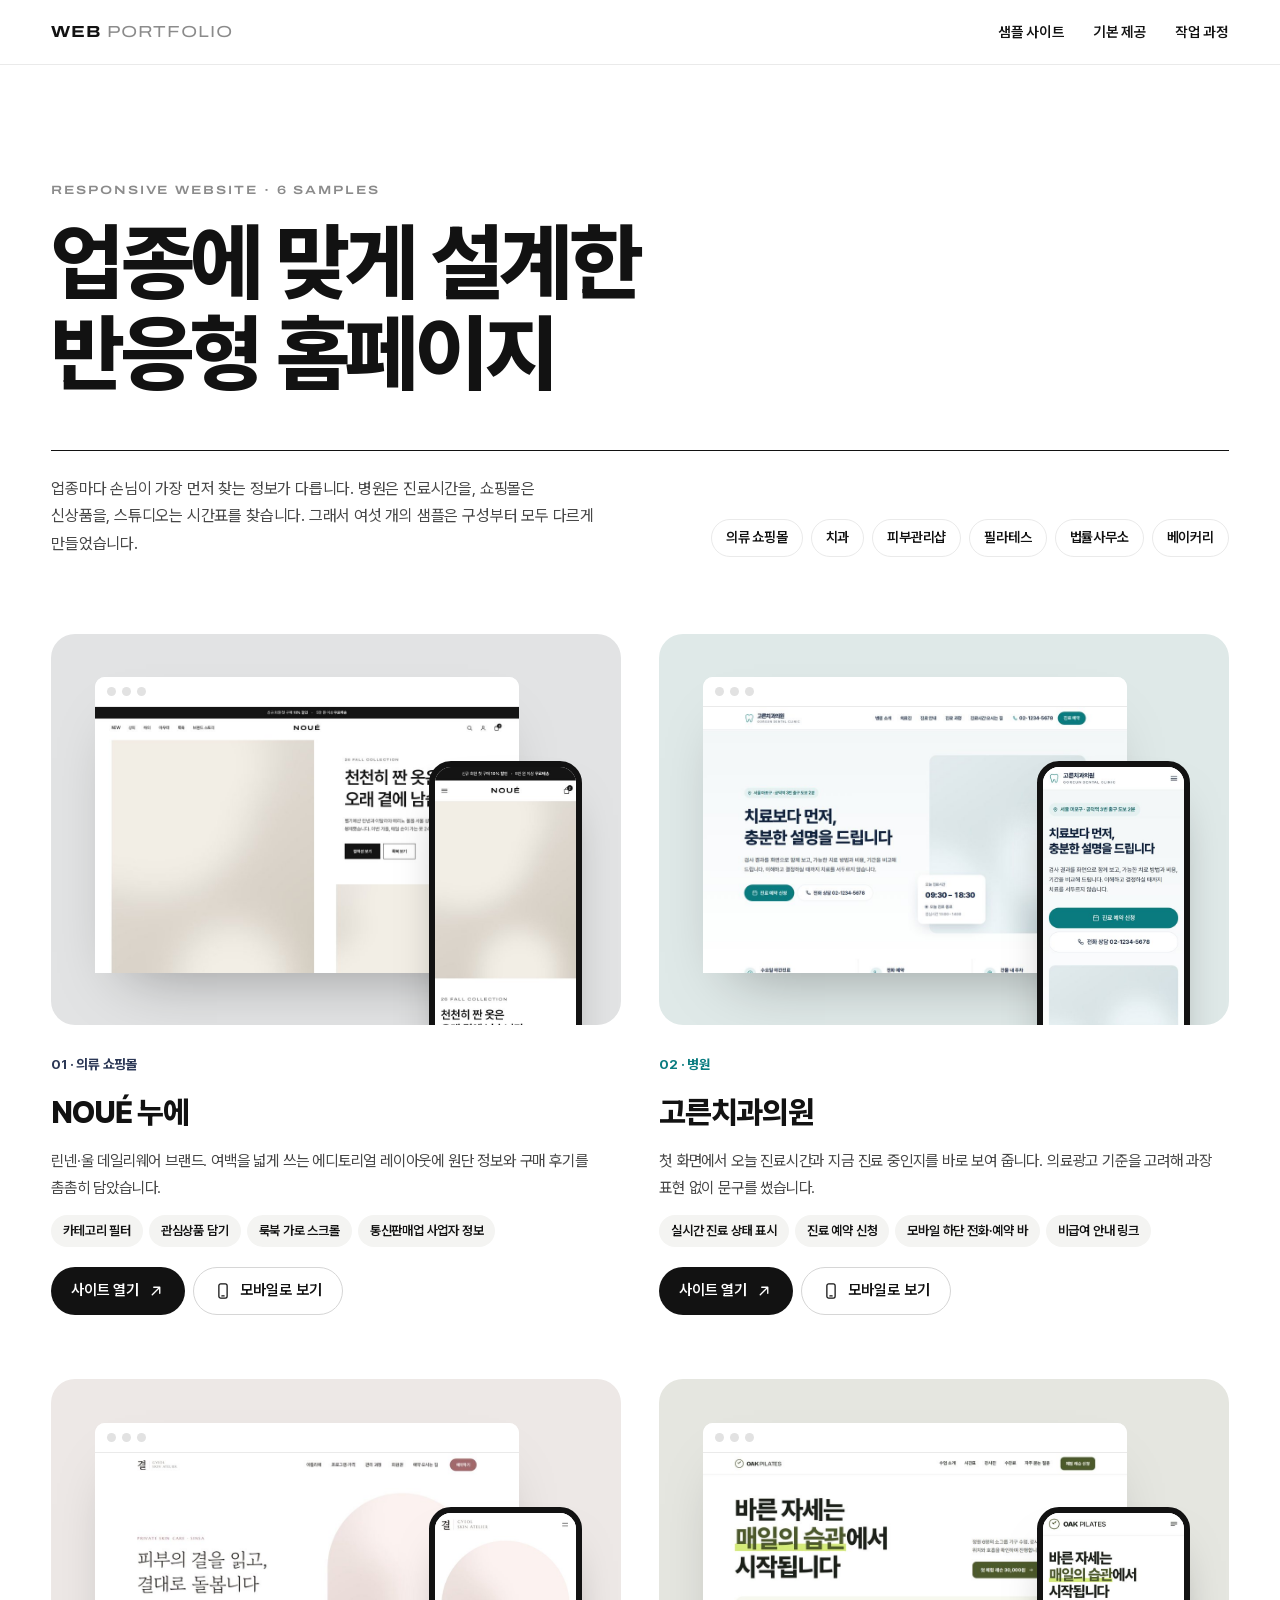
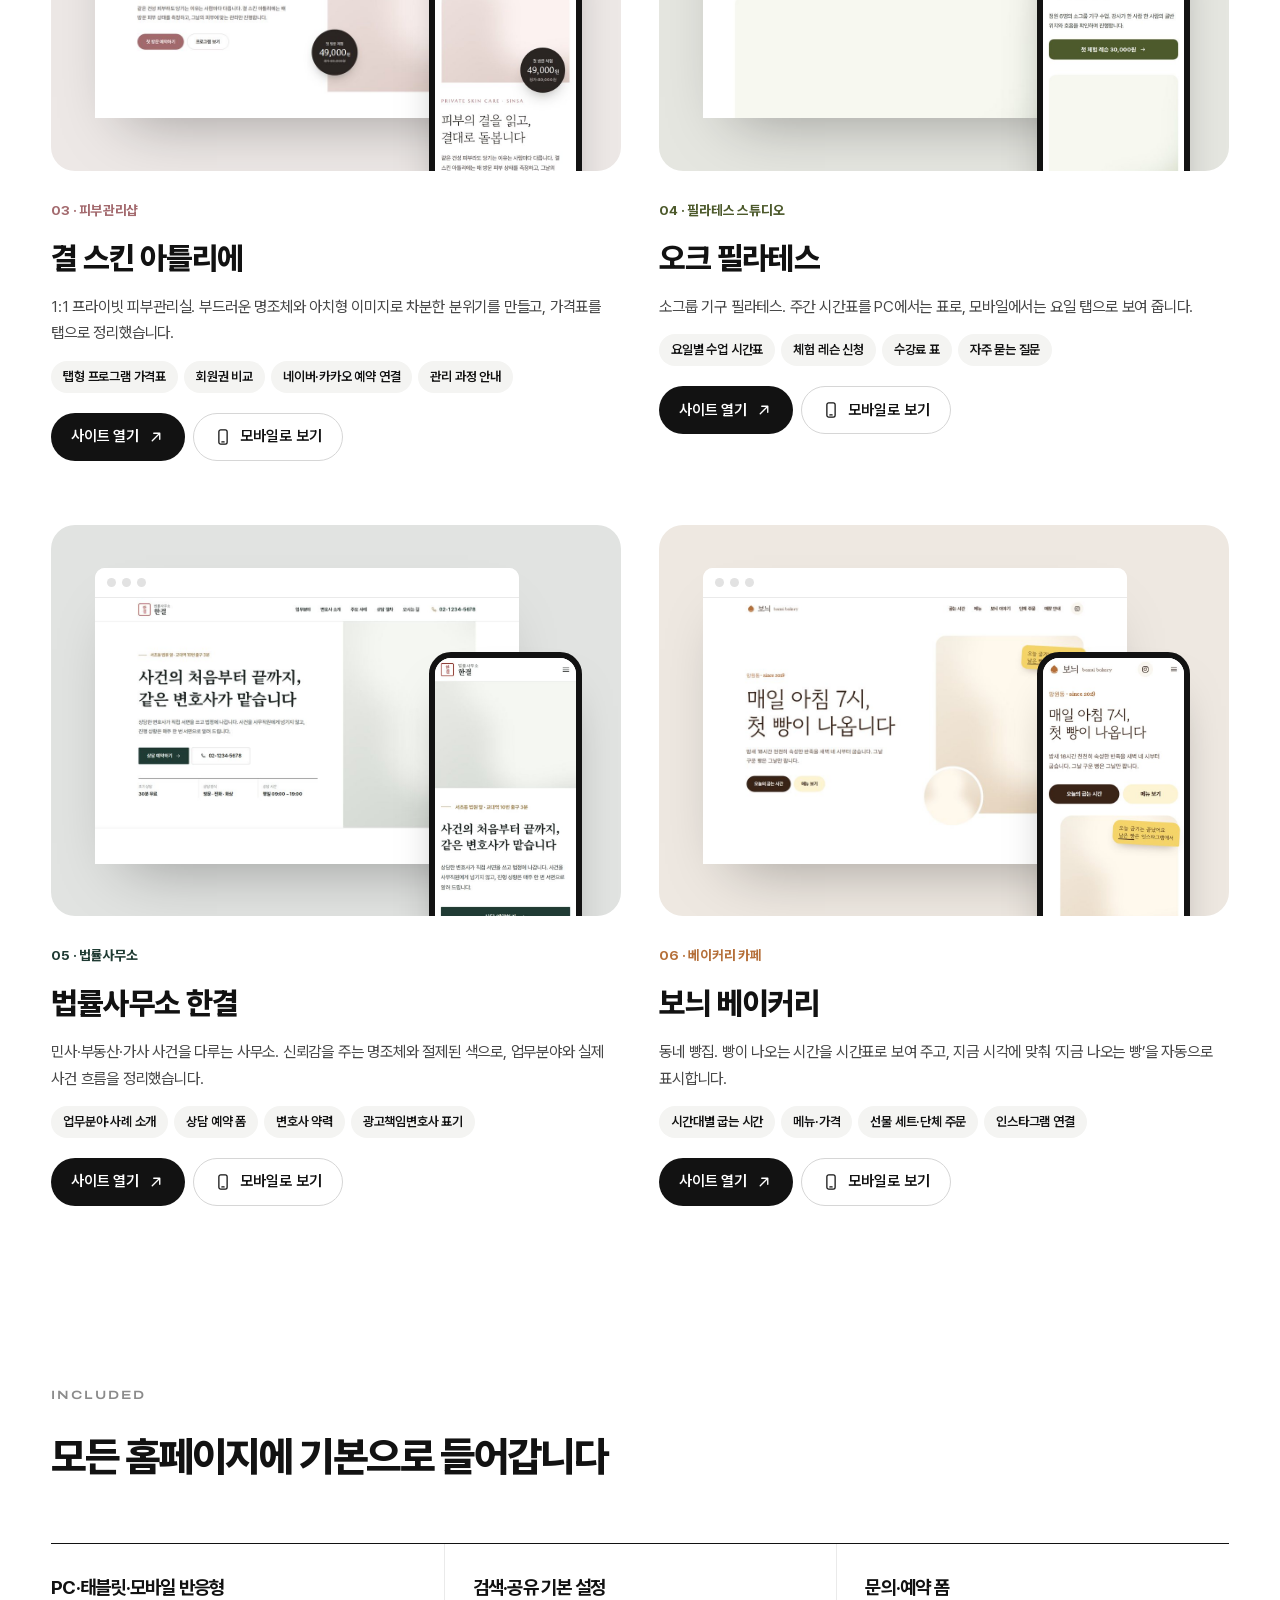
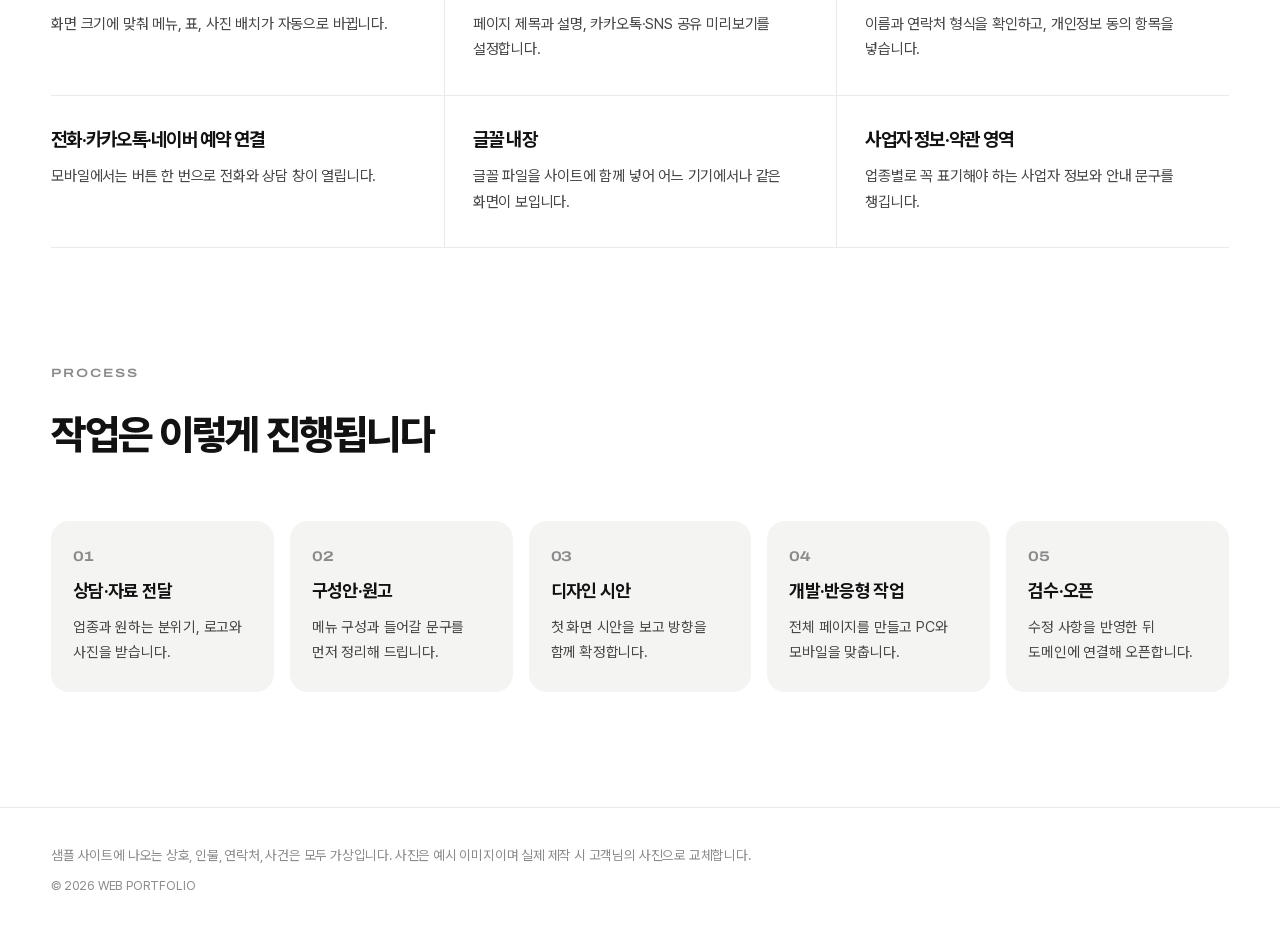
==== index.html @ ac44d5c5 "Add pilates, law office, bakery samples and portfolio hub page - Hub page (index.html) with PC and p" ====
<!DOCTYPE html>
<html lang="ko">
<head>
<meta charset="utf-8">
<meta name="viewport" content="width=device-width, initial-scale=1">
<title>홈페이지 제작 포트폴리오</title>
<meta name="description" content="의류 쇼핑몰, 치과, 피부관리샵, 필라테스, 법률사무소, 베이커리까지 업종별 반응형 홈페이지 샘플 6종.">
<meta property="og:title" content="홈페이지 제작 포트폴리오">
<meta property="og:description" content="업종별 반응형 홈페이지 샘플 6종. PC와 모바일에서 바로 확인하세요.">
<meta property="og:type" content="website">
<link rel="stylesheet" href="assets/fonts/archivo/archivo.css">
<link rel="stylesheet" href="assets/fonts/pretendard/pretendardvariable-dynamic-subset.css">
<link rel="stylesheet" href="assets/hub.css">
</head>
<body>

<svg width="0" height="0" style="position:absolute" aria-hidden="true">
  <symbol id="i-arrow" viewBox="0 0 24 24"><path d="M7 17L17 7M9 7h8v8" fill="none" stroke="currentColor" stroke-width="1.8" stroke-linecap="round" stroke-linejoin="round"/></symbol>
  <symbol id="i-phone" viewBox="0 0 24 24"><rect x="6.5" y="2.5" width="11" height="19" rx="2.5" fill="none" stroke="currentColor" stroke-width="1.7"/><path d="M10.5 18.5h3" stroke="currentColor" stroke-width="1.7" stroke-linecap="round"/></symbol>
  <symbol id="i-close" viewBox="0 0 24 24"><path d="M6 6l12 12M18 6L6 18" stroke="currentColor" stroke-width="1.8" stroke-linecap="round"/></symbol>
</svg>

<header class="header">
  <div class="container header-inner">
    <a class="brand" href="#top">WEB<span>PORTFOLIO</span></a>
    <nav class="nav" aria-label="주 메뉴">
      <a href="#works">샘플 사이트</a>
      <a href="#included">기본 제공</a>
      <a href="#process">작업 과정</a>
    </nav>
  </div>
</header>

<main id="top">

  <section class="hero">
    <div class="container">
      <p class="label">RESPONSIVE WEBSITE · 6 SAMPLES</p>
      <h1>업종에 맞게 설계한<br>반응형 홈페이지</h1>
      <div class="hero-sub">
        <p>업종마다 손님이 가장 먼저 찾는 정보가 다릅니다. 병원은 진료시간을, 쇼핑몰은 신상품을, 스튜디오는 시간표를 찾습니다. 그래서 여섯 개의 샘플은 구성부터 모두 다르게 만들었습니다.</p>
        <ul class="hero-tags" aria-label="샘플 업종">
          <li>의류 쇼핑몰</li><li>치과</li><li>피부관리샵</li><li>필라테스</li><li>법률사무소</li><li>베이커리</li>
        </ul>
      </div>
    </div>
  </section>

  <section class="works" id="works" aria-label="샘플 사이트">
    <div class="container works-grid">

      <article class="work" style="--k:#2c3856">
        <div class="mock">
          <div class="mock-pc"><span class="bar"><i></i><i></i><i></i></span><img src="assets/thumbs/fashion-pc.jpg" alt="NOUÉ 의류 쇼핑몰 PC 화면" loading="lazy" width="960" height="600"></div>
          <div class="mock-m"><img src="assets/thumbs/fashion-m.jpg" alt="NOUÉ 의류 쇼핑몰 모바일 화면" loading="lazy" width="390" height="844"></div>
        </div>
        <div class="work-body">
          <p class="work-cat">01 · 의류 쇼핑몰</p>
          <h2>NOUÉ 누에</h2>
          <p class="work-desc">린넨·울 데일리웨어 브랜드. 여백을 넓게 쓰는 에디토리얼 레이아웃에 원단 정보와 구매 후기를 촘촘히 담았습니다.</p>
          <ul class="work-feat"><li>카테고리 필터</li><li>관심상품 담기</li><li>룩북 가로 스크롤</li><li>통신판매업 사업자 정보</li></ul>
          <div class="work-actions">
            <a class="btn btn-dark" href="sites/fashion/index.html" target="_blank" rel="noopener">사이트 열기 <svg><use href="#i-arrow"/></svg></a>
            <button class="btn btn-line" type="button" data-mobile="sites/fashion/index.html" data-title="NOUÉ 누에"><svg><use href="#i-phone"/></svg>모바일로 보기</button>
          </div>
        </div>
      </article>

      <article class="work" style="--k:#0a7c80">
        <div class="mock">
          <div class="mock-pc"><span class="bar"><i></i><i></i><i></i></span><img src="assets/thumbs/dental-pc.jpg" alt="고른치과의원 PC 화면" loading="lazy" width="960" height="600"></div>
          <div class="mock-m"><img src="assets/thumbs/dental-m.jpg" alt="고른치과의원 모바일 화면" loading="lazy" width="390" height="844"></div>
        </div>
        <div class="work-body">
          <p class="work-cat">02 · 병원</p>
          <h2>고른치과의원</h2>
          <p class="work-desc">첫 화면에서 오늘 진료시간과 지금 진료 중인지를 바로 보여 줍니다. 의료광고 기준을 고려해 과장 표현 없이 문구를 썼습니다.</p>
          <ul class="work-feat"><li>실시간 진료 상태 표시</li><li>진료 예약 신청</li><li>모바일 하단 전화·예약 바</li><li>비급여 안내 링크</li></ul>
          <div class="work-actions">
            <a class="btn btn-dark" href="sites/dental/index.html" target="_blank" rel="noopener">사이트 열기 <svg><use href="#i-arrow"/></svg></a>
            <button class="btn btn-line" type="button" data-mobile="sites/dental/index.html" data-title="고른치과의원"><svg><use href="#i-phone"/></svg>모바일로 보기</button>
          </div>
        </div>
      </article>

      <article class="work" style="--k:#a36a6e">
        <div class="mock">
          <div class="mock-pc"><span class="bar"><i></i><i></i><i></i></span><img src="assets/thumbs/skin-pc.jpg" alt="결 스킨 아틀리에 PC 화면" loading="lazy" width="960" height="600"></div>
          <div class="mock-m"><img src="assets/thumbs/skin-m.jpg" alt="결 스킨 아틀리에 모바일 화면" loading="lazy" width="390" height="844"></div>
        </div>
        <div class="work-body">
          <p class="work-cat">03 · 피부관리샵</p>
          <h2>결 스킨 아틀리에</h2>
          <p class="work-desc">1:1 프라이빗 피부관리실. 부드러운 명조체와 아치형 이미지로 차분한 분위기를 만들고, 가격표를 탭으로 정리했습니다.</p>
          <ul class="work-feat"><li>탭형 프로그램 가격표</li><li>회원권 비교</li><li>네이버·카카오 예약 연결</li><li>관리 과정 안내</li></ul>
          <div class="work-actions">
            <a class="btn btn-dark" href="sites/skin/index.html" target="_blank" rel="noopener">사이트 열기 <svg><use href="#i-arrow"/></svg></a>
            <button class="btn btn-line" type="button" data-mobile="sites/skin/index.html" data-title="결 스킨 아틀리에"><svg><use href="#i-phone"/></svg>모바일로 보기</button>
          </div>
        </div>
      </article>

      <article class="work" style="--k:#4d5a2c">
        <div class="mock">
          <div class="mock-pc"><span class="bar"><i></i><i></i><i></i></span><img src="assets/thumbs/pilates-pc.jpg" alt="오크 필라테스 PC 화면" loading="lazy" width="960" height="600"></div>
          <div class="mock-m"><img src="assets/thumbs/pilates-m.jpg" alt="오크 필라테스 모바일 화면" loading="lazy" width="390" height="844"></div>
        </div>
        <div class="work-body">
          <p class="work-cat">04 · 필라테스 스튜디오</p>
          <h2>오크 필라테스</h2>
          <p class="work-desc">소그룹 기구 필라테스. 주간 시간표를 PC에서는 표로, 모바일에서는 요일 탭으로 보여 줍니다.</p>
          <ul class="work-feat"><li>요일별 수업 시간표</li><li>체험 레슨 신청</li><li>수강료 표</li><li>자주 묻는 질문</li></ul>
          <div class="work-actions">
            <a class="btn btn-dark" href="sites/pilates/index.html" target="_blank" rel="noopener">사이트 열기 <svg><use href="#i-arrow"/></svg></a>
            <button class="btn btn-line" type="button" data-mobile="sites/pilates/index.html" data-title="오크 필라테스"><svg><use href="#i-phone"/></svg>모바일로 보기</button>
          </div>
        </div>
      </article>

      <article class="work" style="--k:#1f3b33">
        <div class="mock">
          <div class="mock-pc"><span class="bar"><i></i><i></i><i></i></span><img src="assets/thumbs/law-pc.jpg" alt="법률사무소 한결 PC 화면" loading="lazy" width="960" height="600"></div>
          <div class="mock-m"><img src="assets/thumbs/law-m.jpg" alt="법률사무소 한결 모바일 화면" loading="lazy" width="390" height="844"></div>
        </div>
        <div class="work-body">
          <p class="work-cat">05 · 법률사무소</p>
          <h2>법률사무소 한결</h2>
          <p class="work-desc">민사·부동산·가사 사건을 다루는 사무소. 신뢰감을 주는 명조체와 절제된 색으로, 업무분야와 실제 사건 흐름을 정리했습니다.</p>
          <ul class="work-feat"><li>업무분야·사례 소개</li><li>상담 예약 폼</li><li>변호사 약력</li><li>광고책임변호사 표기</li></ul>
          <div class="work-actions">
            <a class="btn btn-dark" href="sites/law/index.html" target="_blank" rel="noopener">사이트 열기 <svg><use href="#i-arrow"/></svg></a>
            <button class="btn btn-line" type="button" data-mobile="sites/law/index.html" data-title="법률사무소 한결"><svg><use href="#i-phone"/></svg>모바일로 보기</button>
          </div>
        </div>
      </article>

      <article class="work" style="--k:#b5703a">
        <div class="mock">
          <div class="mock-pc"><span class="bar"><i></i><i></i><i></i></span><img src="assets/thumbs/bakery-pc.jpg" alt="보늬 베이커리 PC 화면" loading="lazy" width="960" height="600"></div>
          <div class="mock-m"><img src="assets/thumbs/bakery-m.jpg" alt="보늬 베이커리 모바일 화면" loading="lazy" width="390" height="844"></div>
        </div>
        <div class="work-body">
          <p class="work-cat">06 · 베이커리 카페</p>
          <h2>보늬 베이커리</h2>
          <p class="work-desc">동네 빵집. 빵이 나오는 시간을 시간표로 보여 주고, 지금 시각에 맞춰 ‘지금 나오는 빵’을 자동으로 표시합니다.</p>
          <ul class="work-feat"><li>시간대별 굽는 시간</li><li>메뉴·가격</li><li>선물 세트·단체 주문</li><li>인스타그램 연결</li></ul>
          <div class="work-actions">
            <a class="btn btn-dark" href="sites/bakery/index.html" target="_blank" rel="noopener">사이트 열기 <svg><use href="#i-arrow"/></svg></a>
            <button class="btn btn-line" type="button" data-mobile="sites/bakery/index.html" data-title="보늬 베이커리"><svg><use href="#i-phone"/></svg>모바일로 보기</button>
          </div>
        </div>
      </article>

    </div>
  </section>

  <section class="section" id="included" aria-labelledby="inc-title">
    <div class="container">
      <p class="label">INCLUDED</p>
      <h2 id="inc-title">모든 홈페이지에 기본으로 들어갑니다</h2>
      <ul class="inc-grid">
        <li><h3>PC·태블릿·모바일 반응형</h3><p>화면 크기에 맞춰 메뉴, 표, 사진 배치가 자동으로 바뀝니다.</p></li>
        <li><h3>검색·공유 기본 설정</h3><p>페이지 제목과 설명, 카카오톡·SNS 공유 미리보기를 설정합니다.</p></li>
        <li><h3>문의·예약 폼</h3><p>이름과 연락처 형식을 확인하고, 개인정보 동의 항목을 넣습니다.</p></li>
        <li><h3>전화·카카오톡·네이버 예약 연결</h3><p>모바일에서는 버튼 한 번으로 전화와 상담 창이 열립니다.</p></li>
        <li><h3>글꼴 내장</h3><p>글꼴 파일을 사이트에 함께 넣어 어느 기기에서나 같은 화면이 보입니다.</p></li>
        <li><h3>사업자 정보·약관 영역</h3><p>업종별로 꼭 표기해야 하는 사업자 정보와 안내 문구를 챙깁니다.</p></li>
      </ul>
    </div>
  </section>

  <section class="section" id="process" aria-labelledby="proc-title">
    <div class="container">
      <p class="label">PROCESS</p>
      <h2 id="proc-title">작업은 이렇게 진행됩니다</h2>
      <ol class="proc">
        <li><span>01</span><h3>상담·자료 전달</h3><p>업종과 원하는 분위기, 로고와 사진을 받습니다.</p></li>
        <li><span>02</span><h3>구성안·원고</h3><p>메뉴 구성과 들어갈 문구를 먼저 정리해 드립니다.</p></li>
        <li><span>03</span><h3>디자인 시안</h3><p>첫 화면 시안을 보고 방향을 함께 확정합니다.</p></li>
        <li><span>04</span><h3>개발·반응형 작업</h3><p>전체 페이지를 만들고 PC와 모바일을 맞춥니다.</p></li>
        <li><span>05</span><h3>검수·오픈</h3><p>수정 사항을 반영한 뒤 도메인에 연결해 오픈합니다.</p></li>
      </ol>
    </div>
  </section>

</main>

<footer class="footer">
  <div class="container">
    <p>샘플 사이트에 나오는 상호, 인물, 연락처, 사건은 모두 가상입니다. 사진은 예시 이미지이며 실제 제작 시 고객님의 사진으로 교체합니다.</p>
    <p class="copy">© 2026 WEB PORTFOLIO</p>
  </div>
</footer>

<dialog class="viewer" id="viewer" aria-labelledby="viewer-title">
  <div class="viewer-head">
    <p id="viewer-title">모바일 화면</p>
    <div class="viewer-tools">
      <a class="viewer-open" href="#" target="_blank" rel="noopener">새 창에서 열기</a>
      <button class="viewer-close" type="button" aria-label="닫기"><svg><use href="#i-close"/></svg></button>
    </div>
  </div>
  <div class="phone"><iframe title="모바일 미리보기" src="about:blank" width="390" height="780"></iframe></div>
</dialog>

<script src="assets/hub.js"></script>
</body>
</html>
---- assets/fonts/archivo/archivo.css ----
/* archivo-vietnamese-wdth-normal */
@font-face {
  font-family: 'Archivo Variable';
  font-style: normal;
  font-display: swap;
  font-weight: 100 900;
  font-stretch: 62% 125%;
  src: url(./files/archivo-vietnamese-wdth-normal.woff2) format('woff2-variations');
  unicode-range: U+0102-0103,U+0110-0111,U+0128-0129,U+0168-0169,U+01A0-01A1,U+01AF-01B0,U+0300-0301,U+0303-0304,U+0308-0309,U+0323,U+0329,U+1EA0-1EF9,U+20AB;
}

/* archivo-latin-ext-wdth-normal */
@font-face {
  font-family: 'Archivo Variable';
  font-style: normal;
  font-display: swap;
  font-weight: 100 900;
  font-stretch: 62% 125%;
  src: url(./files/archivo-latin-ext-wdth-normal.woff2) format('woff2-variations');
  unicode-range: U+0100-02BA,U+02BD-02C5,U+02C7-02CC,U+02CE-02D7,U+02DD-02FF,U+0304,U+0308,U+0329,U+1D00-1DBF,U+1E00-1E9F,U+1EF2-1EFF,U+2020,U+20A0-20AB,U+20AD-20C0,U+2113,U+2C60-2C7F,U+A720-A7FF;
}

/* archivo-latin-wdth-normal */
@font-face {
  font-family: 'Archivo Variable';
  font-style: normal;
  font-display: swap;
  font-weight: 100 900;
  font-stretch: 62% 125%;
  src: url(./files/archivo-latin-wdth-normal.woff2) format('woff2-variations');
  unicode-range: U+0000-00FF,U+0131,U+0152-0153,U+02BB-02BC,U+02C6,U+02DA,U+02DC,U+0304,U+0308,U+0329,U+2000-206F,U+20AC,U+2122,U+2191,U+2193,U+2212,U+2215,U+FEFF,U+FFFD;
}
---- assets/fonts/pretendard/pretendardvariable-dynamic-subset.css ----
/*
Copyright (c) 2021 Kil Hyung-jin, with Reserved Font Name Pretendard.
https://github.com/orioncactus/pretendard

This Font Software is licensed under the SIL Open Font License, Version 1.1.
This license is copied below, and is also available with a FAQ at:
http://scripts.sil.org/OFL
*/
/* [0] */
@font-face {
	font-family: 'Pretendard Variable';
	font-style: normal;
	font-display: swap;
	font-weight: 45 920;
	src: url(./woff2-dynamic-subset/PretendardVariable.subset.0.woff2) format('woff2-variations');
	unicode-range: U+f9ca-fa0b, U+ff03-ff05, U+ff07, U+ff0a-ff0b, U+ff0d-ff19, U+ff1b, U+ff1d, U+ff20-ff5b, U+ff5d, U+ffe0-ffe3, U+ffe5-ffe6;
}

/* [1] */
@font-face {
	font-family: 'Pretendard Variable';
	font-style: normal;
	font-display: swap;
	font-weight: 45 920;
	src: url(./woff2-dynamic-subset/PretendardVariable.subset.1.woff2) format('woff2-variations');
	unicode-range: U+d723-d728, U+d72a-d733, U+d735-d748, U+d74a-d74f, U+d752-d753, U+d755-d757, U+d75a-d75f, U+d762-d764, U+d766-d768, U+d76a-d76b, U+d76d-d76f, U+d771-d787, U+d789-d78b, U+d78d-d78f, U+d791-d797, U+d79a, U+d79c, U+d79e-d7a3, U+f900-f909, U+f90b-f92e;
}

/* [2] */
@font-face {
	font-family: 'Pretendard Variable';
	font-style: normal;
	font-display: swap;
	font-weight: 45 920;
	src: url(./woff2-dynamic-subset/PretendardVariable.subset.2.woff2) format('woff2-variations');
	unicode-range: U+d679-d68b, U+d68e-d69e, U+d6a0, U+d6a2-d6a7, U+d6a9-d6c3, U+d6c6-d6c7, U+d6c9-d6cb, U+d6cd-d6d3, U+d6d5-d6d6, U+d6d8-d6e3, U+d6e5-d6e7, U+d6e9-d6fb, U+d6fd-d717, U+d719-d71f, U+d721-d722;
}

/* [3] */
@font-face {
	font-family: 'Pretendard Variable';
	font-style: normal;
	font-display: swap;
	font-weight: 45 920;
	src: url(./woff2-dynamic-subset/PretendardVariable.subset.3.woff2) format('woff2-variations');
	unicode-range: U+d5bc-d5c7, U+d5ca-d5cb, U+d5cd-d5cf, U+d5d1-d5d7, U+d5d9-d5da, U+d5dc, U+d5de-d5e3, U+d5e6-d5e7, U+d5e9-d5eb, U+d5ed-d5f6, U+d5f8, U+d5fa-d5ff, U+d602-d603, U+d605-d607, U+d609-d60f, U+d612-d613, U+d616-d61b, U+d61d-d637, U+d63a-d63b, U+d63d-d63f, U+d641-d647, U+d64a-d64c, U+d64e-d653, U+d656-d657, U+d659-d65b, U+d65d-d666, U+d668, U+d66a-d678;
}

/* [4] */
@font-face {
	font-family: 'Pretendard Variable';
	font-style: normal;
	font-display: swap;
	font-weight: 45 920;
	src: url(./woff2-dynamic-subset/PretendardVariable.subset.4.woff2) format('woff2-variations');
	unicode-range: U+d507, U+d509-d50b, U+d50d-d513, U+d515-d53b, U+d53e-d53f, U+d541-d543, U+d545-d54c, U+d54e, U+d550, U+d552-d557, U+d55a-d55b, U+d55d-d55f, U+d561-d564, U+d566-d567, U+d56a, U+d56c, U+d56e-d573, U+d576-d577, U+d579-d583, U+d585-d586, U+d58a-d5a4, U+d5a6-d5bb;
}

/* [5] */
@font-face {
	font-family: 'Pretendard Variable';
	font-style: normal;
	font-display: swap;
	font-weight: 45 920;
	src: url(./woff2-dynamic-subset/PretendardVariable.subset.5.woff2) format('woff2-variations');
	unicode-range: U+d464-d477, U+d47a-d47b, U+d47d-d47f, U+d481-d487, U+d489-d48a, U+d48c, U+d48e-d4e7, U+d4e9-d503, U+d505-d506;
}

/* [6] */
@font-face {
	font-family: 'Pretendard Variable';
	font-style: normal;
	font-display: swap;
	font-weight: 45 920;
	src: url(./woff2-dynamic-subset/PretendardVariable.subset.6.woff2) format('woff2-variations');
	unicode-range: U+d3bf-d3c7, U+d3ca-d3cf, U+d3d1-d3eb, U+d3ee-d3ef, U+d3f1-d3f3, U+d3f5-d3fb, U+d3fd-d400, U+d402-d45b, U+d45d-d463;
}

/* [7] */
@font-face {
	font-family: 'Pretendard Variable';
	font-style: normal;
	font-display: swap;
	font-weight: 45 920;
	src: url(./woff2-dynamic-subset/PretendardVariable.subset.7.woff2) format('woff2-variations');
	unicode-range: U+d2ff, U+d302-d304, U+d306-d30b, U+d30f, U+d311-d313, U+d315-d31b, U+d31e, U+d322-d324, U+d326-d327, U+d32a-d32b, U+d32d-d32f, U+d331-d337, U+d339-d33c, U+d33e-d37b, U+d37e-d37f, U+d381-d383, U+d385-d38b, U+d38e-d390, U+d392-d397, U+d39a-d39b, U+d39d-d39f, U+d3a1-d3a7, U+d3a9-d3aa, U+d3ac, U+d3ae-d3b3, U+d3b5-d3b7, U+d3b9-d3bb, U+d3bd-d3be;
}

/* [8] */
@font-face {
	font-family: 'Pretendard Variable';
	font-style: normal;
	font-display: swap;
	font-weight: 45 920;
	src: url(./woff2-dynamic-subset/PretendardVariable.subset.8.woff2) format('woff2-variations');
	unicode-range: U+d257-d27f, U+d281-d29b, U+d29d-d29f, U+d2a1-d2ab, U+d2ad-d2b7, U+d2ba-d2bb, U+d2bd-d2bf, U+d2c1-d2c7, U+d2c9-d2ef, U+d2f2-d2f3, U+d2f5-d2f7, U+d2f9-d2fe;
}

/* [9] */
@font-face {
	font-family: 'Pretendard Variable';
	font-style: normal;
	font-display: swap;
	font-weight: 45 920;
	src: url(./woff2-dynamic-subset/PretendardVariable.subset.9.woff2) format('woff2-variations');
	unicode-range: U+d1b4, U+d1b6-d1f3, U+d1f5-d22b, U+d22e-d22f, U+d231-d233, U+d235-d23b, U+d23d-d240, U+d242-d256;
}

/* [10] */
@font-face {
	font-family: 'Pretendard Variable';
	font-style: normal;
	font-display: swap;
	font-weight: 45 920;
	src: url(./woff2-dynamic-subset/PretendardVariable.subset.10.woff2) format('woff2-variations');
	unicode-range: U+d105-d12f, U+d132-d133, U+d135-d137, U+d139-d13f, U+d141-d142, U+d144, U+d146-d14b, U+d14e-d14f, U+d151-d153, U+d155-d15b, U+d15e-d187, U+d189-d19f, U+d1a2-d1a3, U+d1a5-d1a7, U+d1a9-d1af, U+d1b2-d1b3;
}

/* [11] */
@font-face {
	font-family: 'Pretendard Variable';
	font-style: normal;
	font-display: swap;
	font-weight: 45 920;
	src: url(./woff2-dynamic-subset/PretendardVariable.subset.11.woff2) format('woff2-variations');
	unicode-range: U+d04b-d04f, U+d051-d057, U+d059-d06b, U+d06d-d06f, U+d071-d073, U+d075-d07b, U+d07e-d0a3, U+d0a6-d0a7, U+d0a9-d0ab, U+d0ad-d0b3, U+d0b6, U+d0b8, U+d0ba-d0bf, U+d0c2-d0c3, U+d0c5-d0c7, U+d0c9-d0cf, U+d0d2, U+d0d6-d0db, U+d0de-d0df, U+d0e1-d0e3, U+d0e5-d0eb, U+d0ee-d0f0, U+d0f2-d104;
}

/* [12] */
@font-face {
	font-family: 'Pretendard Variable';
	font-style: normal;
	font-display: swap;
	font-weight: 45 920;
	src: url(./woff2-dynamic-subset/PretendardVariable.subset.12.woff2) format('woff2-variations');
	unicode-range: U+cfa2-cfc3, U+cfc5-cfdf, U+cfe2-cfe3, U+cfe5-cfe7, U+cfe9-cff4, U+cff6-cffb, U+cffd-cfff, U+d001-d003, U+d005-d017, U+d019-d033, U+d036-d037, U+d039-d03b, U+d03d-d04a;
}

/* [13] */
@font-face {
	font-family: 'Pretendard Variable';
	font-style: normal;
	font-display: swap;
	font-weight: 45 920;
	src: url(./woff2-dynamic-subset/PretendardVariable.subset.13.woff2) format('woff2-variations');
	unicode-range: U+cef0-cef3, U+cef6, U+cef9-ceff, U+cf01-cf03, U+cf05-cf07, U+cf09-cf0f, U+cf11-cf12, U+cf14-cf1b, U+cf1d-cf1f, U+cf21-cf2f, U+cf31-cf53, U+cf56-cf57, U+cf59-cf5b, U+cf5d-cf63, U+cf66, U+cf68, U+cf6a-cf6f, U+cf71-cf84, U+cf86-cf8b, U+cf8d-cfa1;
}

/* [14] */
@font-face {
	font-family: 'Pretendard Variable';
	font-style: normal;
	font-display: swap;
	font-weight: 45 920;
	src: url(./woff2-dynamic-subset/PretendardVariable.subset.14.woff2) format('woff2-variations');
	unicode-range: U+ce3c-ce57, U+ce5a-ce5b, U+ce5d-ce5f, U+ce61-ce67, U+ce6a, U+ce6c, U+ce6e-ce73, U+ce76-ce77, U+ce79-ce7b, U+ce7d-ce83, U+ce85-ce88, U+ce8a-ce8f, U+ce91-ce93, U+ce95-ce97, U+ce99-ce9f, U+cea2, U+cea4-ceab, U+cead-cee3, U+cee6-cee7, U+cee9-ceeb, U+ceed-ceef;
}

/* [15] */
@font-face {
	font-family: 'Pretendard Variable';
	font-style: normal;
	font-display: swap;
	font-weight: 45 920;
	src: url(./woff2-dynamic-subset/PretendardVariable.subset.15.woff2) format('woff2-variations');
	unicode-range: U+cd92-cd93, U+cd96-cd97, U+cd99-cd9b, U+cd9d-cda3, U+cda6-cda8, U+cdaa-cdaf, U+cdb1-cdc3, U+cdc5-cdcb, U+cdcd-cde7, U+cde9-ce03, U+ce05-ce1f, U+ce22-ce34, U+ce36-ce3b;
}

/* [16] */
@font-face {
	font-family: 'Pretendard Variable';
	font-style: normal;
	font-display: swap;
	font-weight: 45 920;
	src: url(./woff2-dynamic-subset/PretendardVariable.subset.16.woff2) format('woff2-variations');
	unicode-range: U+ccef-cd07, U+cd0a-cd0b, U+cd0d-cd1a, U+cd1c, U+cd1e-cd2b, U+cd2d-cd5b, U+cd5d-cd77, U+cd79-cd91;
}

/* [17] */
@font-face {
	font-family: 'Pretendard Variable';
	font-style: normal;
	font-display: swap;
	font-weight: 45 920;
	src: url(./woff2-dynamic-subset/PretendardVariable.subset.17.woff2) format('woff2-variations');
	unicode-range: U+cc3f-cc43, U+cc46-cc47, U+cc49-cc4b, U+cc4d-cc53, U+cc55-cc58, U+cc5a-cc5f, U+cc61-cc97, U+cc9a-cc9b, U+cc9d-cc9f, U+cca1-cca7, U+ccaa, U+ccac, U+ccae-ccb3, U+ccb6-ccb7, U+ccb9-ccbb, U+ccbd-cccf, U+ccd1-cce3, U+cce5-ccee;
}

/* [18] */
@font-face {
	font-family: 'Pretendard Variable';
	font-style: normal;
	font-display: swap;
	font-weight: 45 920;
	src: url(./woff2-dynamic-subset/PretendardVariable.subset.18.woff2) format('woff2-variations');
	unicode-range: U+cb91-cbd3, U+cbd5-cbe3, U+cbe5-cc0b, U+cc0e-cc0f, U+cc11-cc13, U+cc15-cc1b, U+cc1d-cc20, U+cc23-cc27, U+cc2a-cc2b, U+cc2d, U+cc2f, U+cc31-cc37, U+cc3a, U+cc3c;
}

/* [19] */
@font-face {
	font-family: 'Pretendard Variable';
	font-style: normal;
	font-display: swap;
	font-weight: 45 920;
	src: url(./woff2-dynamic-subset/PretendardVariable.subset.19.woff2) format('woff2-variations');
	unicode-range: U+caf4-cb47, U+cb4a-cb90;
}

/* [20] */
@font-face {
	font-family: 'Pretendard Variable';
	font-style: normal;
	font-display: swap;
	font-weight: 45 920;
	src: url(./woff2-dynamic-subset/PretendardVariable.subset.20.woff2) format('woff2-variations');
	unicode-range: U+ca4a-ca4b, U+ca4e-ca4f, U+ca51-ca53, U+ca55-ca5b, U+ca5d-ca60, U+ca62-ca83, U+ca85-cabb, U+cabe-cabf, U+cac1-cac3, U+cac5-cacb, U+cacd-cad0, U+cad2, U+cad4-cad8, U+cada-caf3;
}

/* [21] */
@font-face {
	font-family: 'Pretendard Variable';
	font-style: normal;
	font-display: swap;
	font-weight: 45 920;
	src: url(./woff2-dynamic-subset/PretendardVariable.subset.21.woff2) format('woff2-variations');
	unicode-range: U+c996-c997, U+c99a-c99c, U+c99e-c9bf, U+c9c2-c9c3, U+c9c5-c9c7, U+c9c9-c9cf, U+c9d2, U+c9d4, U+c9d7-c9d8, U+c9db, U+c9de-c9df, U+c9e1-c9e3, U+c9e5-c9e6, U+c9e8-c9eb, U+c9ee-c9f0, U+c9f2-c9f7, U+c9f9-ca0b, U+ca0d-ca28, U+ca2a-ca49;
}

/* [22] */
@font-face {
	font-family: 'Pretendard Variable';
	font-style: normal;
	font-display: swap;
	font-weight: 45 920;
	src: url(./woff2-dynamic-subset/PretendardVariable.subset.22.woff2) format('woff2-variations');
	unicode-range: U+c8e9-c8f4, U+c8f6-c8fb, U+c8fe-c8ff, U+c901-c903, U+c905-c90b, U+c90e-c910, U+c912-c917, U+c919-c92b, U+c92d-c94f, U+c951-c953, U+c955-c96b, U+c96d-c973, U+c975-c987, U+c98a-c98b, U+c98d-c98f, U+c991-c995;
}

/* [23] */
@font-face {
	font-family: 'Pretendard Variable';
	font-style: normal;
	font-display: swap;
	font-weight: 45 920;
	src: url(./woff2-dynamic-subset/PretendardVariable.subset.23.woff2) format('woff2-variations');
	unicode-range: U+c841-c84b, U+c84d-c86f, U+c872-c873, U+c875-c877, U+c879-c87f, U+c882-c884, U+c887-c88a, U+c88d-c8c3, U+c8c5-c8df, U+c8e1-c8e8;
}

/* [24] */
@font-face {
	font-family: 'Pretendard Variable';
	font-style: normal;
	font-display: swap;
	font-weight: 45 920;
	src: url(./woff2-dynamic-subset/PretendardVariable.subset.24.woff2) format('woff2-variations');
	unicode-range: U+c779-c77b, U+c77e-c782, U+c786, U+c78b, U+c78d, U+c78f, U+c792-c793, U+c795, U+c797, U+c799-c79f, U+c7a2, U+c7a7-c7ab, U+c7ae-c7bb, U+c7bd-c7c0, U+c7c2-c7c7, U+c7c9-c7dc, U+c7de-c7ff, U+c802-c803, U+c805-c807, U+c809, U+c80b-c80f, U+c812, U+c814, U+c817-c81b, U+c81e-c81f, U+c821-c823, U+c825-c82e, U+c830-c837, U+c839-c83b, U+c83d-c840;
}

/* [25] */
@font-face {
	font-family: 'Pretendard Variable';
	font-style: normal;
	font-display: swap;
	font-weight: 45 920;
	src: url(./woff2-dynamic-subset/PretendardVariable.subset.25.woff2) format('woff2-variations');
	unicode-range: U+c6bb-c6bf, U+c6c2, U+c6c4, U+c6c6-c6cb, U+c6ce-c6cf, U+c6d1-c6d3, U+c6d5-c6db, U+c6dd-c6df, U+c6e1-c6e7, U+c6e9-c6eb, U+c6ed-c6ef, U+c6f1-c6f8, U+c6fa-c703, U+c705-c707, U+c709-c70b, U+c70d-c716, U+c718, U+c71a-c71f, U+c722-c723, U+c725-c727, U+c729-c734, U+c736-c73b, U+c73e-c73f, U+c741-c743, U+c745-c74b, U+c74e-c750, U+c752-c757, U+c759-c773, U+c776-c777;
}

/* [26] */
@font-face {
	font-family: 'Pretendard Variable';
	font-style: normal;
	font-display: swap;
	font-weight: 45 920;
	src: url(./woff2-dynamic-subset/PretendardVariable.subset.26.woff2) format('woff2-variations');
	unicode-range: U+c5f5-c5fb, U+c5fe, U+c602-c605, U+c607, U+c609-c60f, U+c611-c61a, U+c61c-c623, U+c626-c627, U+c629-c62b, U+c62d, U+c62f-c632, U+c636, U+c638, U+c63a-c63f, U+c642-c643, U+c645-c647, U+c649-c652, U+c656-c65b, U+c65d-c65f, U+c661-c663, U+c665-c677, U+c679-c67b, U+c67d-c693, U+c696-c697, U+c699-c69b, U+c69d-c6a3, U+c6a6, U+c6a8, U+c6aa-c6af, U+c6b2-c6b3, U+c6b5-c6b7, U+c6b9-c6ba;
}

/* [27] */
@font-face {
	font-family: 'Pretendard Variable';
	font-style: normal;
	font-display: swap;
	font-weight: 45 920;
	src: url(./woff2-dynamic-subset/PretendardVariable.subset.27.woff2) format('woff2-variations');
	unicode-range: U+c517-c527, U+c52a-c52b, U+c52d-c52f, U+c531-c538, U+c53a, U+c53c, U+c53e-c543, U+c546-c547, U+c54b, U+c54d-c552, U+c556, U+c55a-c55b, U+c55d, U+c55f, U+c562-c563, U+c565-c567, U+c569-c56f, U+c572, U+c574, U+c576-c57b, U+c57e-c57f, U+c581-c583, U+c585-c586, U+c588-c58b, U+c58e, U+c590, U+c592-c596, U+c599-c5b3, U+c5b6-c5b7, U+c5ba, U+c5be-c5c3, U+c5ca-c5cb, U+c5cd, U+c5cf, U+c5d2-c5d3, U+c5d5-c5d7, U+c5d9-c5df, U+c5e1-c5e2, U+c5e4, U+c5e6-c5eb, U+c5ef, U+c5f1-c5f3;
}

/* [28] */
@font-face {
	font-family: 'Pretendard Variable';
	font-style: normal;
	font-display: swap;
	font-weight: 45 920;
	src: url(./woff2-dynamic-subset/PretendardVariable.subset.28.woff2) format('woff2-variations');
	unicode-range: U+c475-c4ef, U+c4f2-c4f3, U+c4f5-c4f7, U+c4f9-c4ff, U+c502-c50b, U+c50d-c516;
}

/* [29] */
@font-face {
	font-family: 'Pretendard Variable';
	font-style: normal;
	font-display: swap;
	font-weight: 45 920;
	src: url(./woff2-dynamic-subset/PretendardVariable.subset.29.woff2) format('woff2-variations');
	unicode-range: U+c3d0-c3d7, U+c3da-c3db, U+c3dd-c3de, U+c3e1-c3ec, U+c3ee-c3f3, U+c3f5-c42b, U+c42d-c463, U+c466-c474;
}

/* [30] */
@font-face {
	font-family: 'Pretendard Variable';
	font-style: normal;
	font-display: swap;
	font-weight: 45 920;
	src: url(./woff2-dynamic-subset/PretendardVariable.subset.30.woff2) format('woff2-variations');
	unicode-range: U+c32b-c367, U+c36a-c36b, U+c36d-c36f, U+c371-c377, U+c37a-c37b, U+c37e-c383, U+c385-c387, U+c389-c3cf;
}

/* [31] */
@font-face {
	font-family: 'Pretendard Variable';
	font-style: normal;
	font-display: swap;
	font-weight: 45 920;
	src: url(./woff2-dynamic-subset/PretendardVariable.subset.31.woff2) format('woff2-variations');
	unicode-range: U+c26a-c26b, U+c26d-c26f, U+c271-c273, U+c275-c27b, U+c27e-c287, U+c289-c28f, U+c291-c297, U+c299-c29a, U+c29c-c2a3, U+c2a5-c2a7, U+c2a9-c2ab, U+c2ad-c2b3, U+c2b6, U+c2b8, U+c2ba-c2bb, U+c2bd-c2db, U+c2de-c2df, U+c2e1-c2e2, U+c2e5-c2ea, U+c2ee, U+c2f0, U+c2f2-c2f5, U+c2f7, U+c2fa-c2fb, U+c2fd-c2ff, U+c301-c307, U+c309-c30c, U+c30e-c312, U+c315-c323, U+c325-c328, U+c32a;
}

/* [32] */
@font-face {
	font-family: 'Pretendard Variable';
	font-style: normal;
	font-display: swap;
	font-weight: 45 920;
	src: url(./woff2-dynamic-subset/PretendardVariable.subset.32.woff2) format('woff2-variations');
	unicode-range: U+c1bc-c1c3, U+c1c5-c1df, U+c1e1-c1fb, U+c1fd-c203, U+c205-c20c, U+c20e, U+c210-c217, U+c21a-c21b, U+c21d-c21e, U+c221-c227, U+c229-c22a, U+c22c, U+c22e, U+c230, U+c233-c24f, U+c251-c257, U+c259-c269;
}

/* [33] */
@font-face {
	font-family: 'Pretendard Variable';
	font-style: normal;
	font-display: swap;
	font-weight: 45 920;
	src: url(./woff2-dynamic-subset/PretendardVariable.subset.33.woff2) format('woff2-variations');
	unicode-range: U+c101-c11b, U+c11f, U+c121-c123, U+c125-c12b, U+c12e, U+c132-c137, U+c13a-c13b, U+c13d-c13f, U+c141-c147, U+c14a, U+c14c-c153, U+c155-c157, U+c159-c15b, U+c15d-c166, U+c169-c16f, U+c171-c177, U+c179-c18b, U+c18e-c18f, U+c191-c193, U+c195-c19b, U+c19d-c19e, U+c1a0, U+c1a2-c1a4, U+c1a6-c1bb;
}

/* [34] */
@font-face {
	font-family: 'Pretendard Variable';
	font-style: normal;
	font-display: swap;
	font-weight: 45 920;
	src: url(./woff2-dynamic-subset/PretendardVariable.subset.34.woff2) format('woff2-variations');
	unicode-range: U+c049-c057, U+c059-c05b, U+c05d-c05f, U+c061-c067, U+c069-c08f, U+c091-c0ab, U+c0ae-c0af, U+c0b1-c0b3, U+c0b5, U+c0b7-c0bb, U+c0be, U+c0c2-c0c7, U+c0ca-c0cb, U+c0cd-c0cf, U+c0d1-c0d7, U+c0d9-c0da, U+c0dc, U+c0de-c0e3, U+c0e5-c0eb, U+c0ed-c0f3, U+c0f6, U+c0f8, U+c0fa-c0ff;
}

/* [35] */
@font-face {
	font-family: 'Pretendard Variable';
	font-style: normal;
	font-display: swap;
	font-weight: 45 920;
	src: url(./woff2-dynamic-subset/PretendardVariable.subset.35.woff2) format('woff2-variations');
	unicode-range: U+bfa7-bfaf, U+bfb1-bfc4, U+bfc6-bfcb, U+bfce-bfcf, U+bfd1-bfd3, U+bfd5-bfdb, U+bfdd-c048;
}

/* [36] */
@font-face {
	font-family: 'Pretendard Variable';
	font-style: normal;
	font-display: swap;
	font-weight: 45 920;
	src: url(./woff2-dynamic-subset/PretendardVariable.subset.36.woff2) format('woff2-variations');
	unicode-range: U+bf07, U+bf09-bf3f, U+bf41-bf4f, U+bf52-bf54, U+bf56-bfa6;
}

/* [37] */
@font-face {
	font-family: 'Pretendard Variable';
	font-style: normal;
	font-display: swap;
	font-weight: 45 920;
	src: url(./woff2-dynamic-subset/PretendardVariable.subset.37.woff2) format('woff2-variations');
	unicode-range: U+be56, U+be58, U+be5c-be5f, U+be62-be63, U+be65-be67, U+be69-be74, U+be76-be7b, U+be7e-be7f, U+be81-be8e, U+be90, U+be92-bea7, U+bea9-becf, U+bed2-bed3, U+bed5-bed6, U+bed9-bee3, U+bee6-bf06;
}

/* [38] */
@font-face {
	font-family: 'Pretendard Variable';
	font-style: normal;
	font-display: swap;
	font-weight: 45 920;
	src: url(./woff2-dynamic-subset/PretendardVariable.subset.38.woff2) format('woff2-variations');
	unicode-range: U+bdb0-bdd3, U+bdd5-bdef, U+bdf1-be0b, U+be0d-be0f, U+be11-be13, U+be15-be43, U+be46-be47, U+be49-be4b, U+be4d-be53;
}

/* [39] */
@font-face {
	font-family: 'Pretendard Variable';
	font-style: normal;
	font-display: swap;
	font-weight: 45 920;
	src: url(./woff2-dynamic-subset/PretendardVariable.subset.39.woff2) format('woff2-variations');
	unicode-range: U+bd03, U+bd06, U+bd08, U+bd0a-bd0f, U+bd11-bd22, U+bd25-bd47, U+bd49-bd58, U+bd5a-bd7f, U+bd82-bd83, U+bd85-bd87, U+bd8a-bd8f, U+bd91-bd92, U+bd94, U+bd96-bd98, U+bd9a-bdaf;
}

/* [40] */
@font-face {
	font-family: 'Pretendard Variable';
	font-style: normal;
	font-display: swap;
	font-weight: 45 920;
	src: url(./woff2-dynamic-subset/PretendardVariable.subset.40.woff2) format('woff2-variations');
	unicode-range: U+bc4e-bc83, U+bc86-bc87, U+bc89-bc8b, U+bc8d-bc93, U+bc96, U+bc98, U+bc9b-bc9f, U+bca2-bca3, U+bca5-bca7, U+bca9-bcb2, U+bcb4-bcbb, U+bcbe-bcbf, U+bcc1-bcc3, U+bcc5-bccc, U+bcce-bcd0, U+bcd2-bcd4, U+bcd6-bcf3, U+bcf7, U+bcf9-bcfb, U+bcfd-bd02;
}

/* [41] */
@font-face {
	font-family: 'Pretendard Variable';
	font-style: normal;
	font-display: swap;
	font-weight: 45 920;
	src: url(./woff2-dynamic-subset/PretendardVariable.subset.41.woff2) format('woff2-variations');
	unicode-range: U+bb90-bba3, U+bba5-bbab, U+bbad-bbbf, U+bbc1-bbf7, U+bbfa-bbfb, U+bbfd-bbfe, U+bc01-bc07, U+bc09-bc0a, U+bc0e, U+bc10, U+bc12-bc13, U+bc17, U+bc19-bc1a, U+bc1e, U+bc20-bc23, U+bc26, U+bc28, U+bc2a-bc2c, U+bc2e-bc2f, U+bc32-bc33, U+bc35-bc37, U+bc39-bc3f, U+bc41-bc42, U+bc44, U+bc46-bc48, U+bc4a-bc4d;
}

/* [42] */
@font-face {
	font-family: 'Pretendard Variable';
	font-style: normal;
	font-display: swap;
	font-weight: 45 920;
	src: url(./woff2-dynamic-subset/PretendardVariable.subset.42.woff2) format('woff2-variations');
	unicode-range: U+bae6-bafb, U+bafd-bb17, U+bb19-bb33, U+bb37, U+bb39-bb3a, U+bb3d-bb43, U+bb45-bb46, U+bb48, U+bb4a-bb4f, U+bb51-bb53, U+bb55-bb57, U+bb59-bb62, U+bb64-bb8f;
}

/* [43] */
@font-face {
	font-family: 'Pretendard Variable';
	font-style: normal;
	font-display: swap;
	font-weight: 45 920;
	src: url(./woff2-dynamic-subset/PretendardVariable.subset.43.woff2) format('woff2-variations');
	unicode-range: U+ba30-ba37, U+ba3a-ba3b, U+ba3d-ba3f, U+ba41-ba47, U+ba49-ba4a, U+ba4c, U+ba4e-ba53, U+ba56-ba57, U+ba59-ba5b, U+ba5d-ba63, U+ba65-ba66, U+ba68-ba6f, U+ba71-ba73, U+ba75-ba77, U+ba79-ba84, U+ba86, U+ba88-baa7, U+baaa, U+baad-baaf, U+bab1-bab7, U+baba, U+babc, U+babe-bae5;
}

/* [44] */
@font-face {
	font-family: 'Pretendard Variable';
	font-style: normal;
	font-display: swap;
	font-weight: 45 920;
	src: url(./woff2-dynamic-subset/PretendardVariable.subset.44.woff2) format('woff2-variations');
	unicode-range: U+b96e-b973, U+b976-b977, U+b979-b97b, U+b97d-b983, U+b986, U+b988, U+b98a-b98d, U+b98f-b9ab, U+b9ae-b9af, U+b9b1-b9b3, U+b9b5-b9bb, U+b9be, U+b9c0, U+b9c2-b9c7, U+b9ca-b9cb, U+b9cd, U+b9d2-b9d7, U+b9da, U+b9dc, U+b9df-b9e0, U+b9e2, U+b9e6-b9e7, U+b9e9-b9f3, U+b9f6, U+b9f8, U+b9fb-ba2f;
}

/* [45] */
@font-face {
	font-family: 'Pretendard Variable';
	font-style: normal;
	font-display: swap;
	font-weight: 45 920;
	src: url(./woff2-dynamic-subset/PretendardVariable.subset.45.woff2) format('woff2-variations');
	unicode-range: U+b8bf-b8cb, U+b8cd-b8e0, U+b8e2-b8e7, U+b8ea-b8eb, U+b8ed-b8ef, U+b8f1-b8f7, U+b8fa, U+b8fc, U+b8fe-b903, U+b905-b917, U+b919-b91f, U+b921-b93b, U+b93d-b957, U+b95a-b95b, U+b95d-b95f, U+b961-b967, U+b969-b96c;
}

/* [46] */
@font-face {
	font-family: 'Pretendard Variable';
	font-style: normal;
	font-display: swap;
	font-weight: 45 920;
	src: url(./woff2-dynamic-subset/PretendardVariable.subset.46.woff2) format('woff2-variations');
	unicode-range: U+b80d-b80f, U+b811-b817, U+b81a, U+b81c-b823, U+b826-b827, U+b829-b82b, U+b82d-b833, U+b836, U+b83a-b83f, U+b841-b85b, U+b85e-b85f, U+b861-b863, U+b865-b86b, U+b86e, U+b870, U+b872-b8af, U+b8b1-b8be;
}

/* [47] */
@font-face {
	font-family: 'Pretendard Variable';
	font-style: normal;
	font-display: swap;
	font-weight: 45 920;
	src: url(./woff2-dynamic-subset/PretendardVariable.subset.47.woff2) format('woff2-variations');
	unicode-range: U+b74d-b75f, U+b761-b763, U+b765-b774, U+b776-b77b, U+b77e-b77f, U+b781-b783, U+b785-b78b, U+b78e, U+b792-b796, U+b79a-b79b, U+b79d-b7a7, U+b7aa, U+b7ae-b7b3, U+b7b6-b7c8, U+b7ca-b7eb, U+b7ee-b7ef, U+b7f1-b7f3, U+b7f5-b7fb, U+b7fe, U+b802-b806, U+b80a-b80b;
}

/* [48] */
@font-face {
	font-family: 'Pretendard Variable';
	font-style: normal;
	font-display: swap;
	font-weight: 45 920;
	src: url(./woff2-dynamic-subset/PretendardVariable.subset.48.woff2) format('woff2-variations');
	unicode-range: U+b6a7-b6aa, U+b6ac-b6b0, U+b6b2-b6ef, U+b6f1-b727, U+b72a-b72b, U+b72d-b72e, U+b731-b737, U+b739-b73a, U+b73c-b743, U+b745-b74c;
}

/* [49] */
@font-face {
	font-family: 'Pretendard Variable';
	font-style: normal;
	font-display: swap;
	font-weight: 45 920;
	src: url(./woff2-dynamic-subset/PretendardVariable.subset.49.woff2) format('woff2-variations');
	unicode-range: U+b605-b60f, U+b612-b617, U+b619-b624, U+b626-b69b, U+b69e-b6a3, U+b6a5-b6a6;
}

/* [50] */
@font-face {
	font-family: 'Pretendard Variable';
	font-style: normal;
	font-display: swap;
	font-weight: 45 920;
	src: url(./woff2-dynamic-subset/PretendardVariable.subset.50.woff2) format('woff2-variations');
	unicode-range: U+b55f, U+b562-b583, U+b585-b59f, U+b5a2-b5a3, U+b5a5-b5a7, U+b5a9-b5b2, U+b5b5-b5ba, U+b5bd-b604;
}

/* [51] */
@font-face {
	font-family: 'Pretendard Variable';
	font-style: normal;
	font-display: swap;
	font-weight: 45 920;
	src: url(./woff2-dynamic-subset/PretendardVariable.subset.51.woff2) format('woff2-variations');
	unicode-range: U+b4a5-b4b6, U+b4b8-b4bf, U+b4c1-b4c7, U+b4c9-b4db, U+b4de-b4df, U+b4e1-b4e2, U+b4e5-b4eb, U+b4ee, U+b4f0, U+b4f2-b513, U+b516-b517, U+b519-b51a, U+b51d-b523, U+b526, U+b528, U+b52b-b52f, U+b532-b533, U+b535-b537, U+b539-b53f, U+b541-b544, U+b546-b54b, U+b54d-b54f, U+b551-b55b, U+b55d-b55e;
}

/* [52] */
@font-face {
	font-family: 'Pretendard Variable';
	font-style: normal;
	font-display: swap;
	font-weight: 45 920;
	src: url(./woff2-dynamic-subset/PretendardVariable.subset.52.woff2) format('woff2-variations');
	unicode-range: U+b3f8-b3fb, U+b3fd-b40f, U+b411-b417, U+b419-b41b, U+b41d-b41f, U+b421-b427, U+b42a-b42b, U+b42d-b44f, U+b452-b453, U+b455-b457, U+b459-b45f, U+b462-b464, U+b466-b46b, U+b46d-b47f, U+b481-b4a3;
}

/* [53] */
@font-face {
	font-family: 'Pretendard Variable';
	font-style: normal;
	font-display: swap;
	font-weight: 45 920;
	src: url(./woff2-dynamic-subset/PretendardVariable.subset.53.woff2) format('woff2-variations');
	unicode-range: U+b342-b353, U+b356-b357, U+b359-b35b, U+b35d-b35e, U+b360-b363, U+b366, U+b368, U+b36a-b36d, U+b36f, U+b372-b373, U+b375-b377, U+b379-b37f, U+b381-b382, U+b384, U+b386-b38b, U+b38d-b3c3, U+b3c6-b3c7, U+b3c9-b3ca, U+b3cd-b3d3, U+b3d6, U+b3d8, U+b3da-b3f7;
}

/* [54] */
@font-face {
	font-family: 'Pretendard Variable';
	font-style: normal;
	font-display: swap;
	font-weight: 45 920;
	src: url(./woff2-dynamic-subset/PretendardVariable.subset.54.woff2) format('woff2-variations');
	unicode-range: U+b27c-b283, U+b285-b28f, U+b292-b293, U+b295-b297, U+b29a-b29f, U+b2a1-b2a4, U+b2a7-b2a9, U+b2ab, U+b2ad-b2c7, U+b2ca-b2cb, U+b2cd-b2cf, U+b2d1-b2d7, U+b2da, U+b2dc, U+b2de-b2e3, U+b2e7, U+b2e9-b2ea, U+b2ef-b2f3, U+b2f6, U+b2f8, U+b2fa-b2fb, U+b2fd-b2fe, U+b302-b303, U+b305-b307, U+b309-b30f, U+b312, U+b316-b31b, U+b31d-b341;
}

/* [55] */
@font-face {
	font-family: 'Pretendard Variable';
	font-style: normal;
	font-display: swap;
	font-weight: 45 920;
	src: url(./woff2-dynamic-subset/PretendardVariable.subset.55.woff2) format('woff2-variations');
	unicode-range: U+b1d6-b1e7, U+b1e9-b1fc, U+b1fe-b203, U+b206-b207, U+b209-b20b, U+b20d-b213, U+b216-b21f, U+b221-b257, U+b259-b273, U+b275-b27b;
}

/* [56] */
@font-face {
	font-family: 'Pretendard Variable';
	font-style: normal;
	font-display: swap;
	font-weight: 45 920;
	src: url(./woff2-dynamic-subset/PretendardVariable.subset.56.woff2) format('woff2-variations');
	unicode-range: U+b120-b122, U+b126-b127, U+b129-b12b, U+b12d-b133, U+b136, U+b138, U+b13a-b13f, U+b142-b143, U+b145-b14f, U+b151-b153, U+b156-b157, U+b159-b177, U+b17a-b17b, U+b17d-b17f, U+b181-b187, U+b189-b18c, U+b18e-b191, U+b195-b1a7, U+b1a9-b1cb, U+b1cd-b1d5;
}

/* [57] */
@font-face {
	font-family: 'Pretendard Variable';
	font-style: normal;
	font-display: swap;
	font-weight: 45 920;
	src: url(./woff2-dynamic-subset/PretendardVariable.subset.57.woff2) format('woff2-variations');
	unicode-range: U+b05f-b07b, U+b07e-b07f, U+b081-b083, U+b085-b08b, U+b08d-b097, U+b09b, U+b09d-b09f, U+b0a2-b0a7, U+b0aa, U+b0b0, U+b0b2, U+b0b6-b0b7, U+b0b9-b0bb, U+b0bd-b0c3, U+b0c6-b0c7, U+b0ca-b0cf, U+b0d1-b0df, U+b0e1-b0e4, U+b0e6-b107, U+b10a-b10b, U+b10d-b10f, U+b111-b112, U+b114-b117, U+b119-b11a, U+b11c-b11f;
}

/* [58] */
@font-face {
	font-family: 'Pretendard Variable';
	font-style: normal;
	font-display: swap;
	font-weight: 45 920;
	src: url(./woff2-dynamic-subset/PretendardVariable.subset.58.woff2) format('woff2-variations');
	unicode-range: U+afac-afb7, U+afba-afbb, U+afbd-afbf, U+afc1-afc6, U+afca-afcc, U+afce-afd3, U+afd5-afe7, U+afe9-afef, U+aff1-b00b, U+b00d-b00f, U+b011-b013, U+b015-b01b, U+b01d-b027, U+b029-b043, U+b045-b047, U+b049, U+b04b, U+b04d-b052, U+b055-b056, U+b058-b05c, U+b05e;
}

/* [59] */
@font-face {
	font-family: 'Pretendard Variable';
	font-style: normal;
	font-display: swap;
	font-weight: 45 920;
	src: url(./woff2-dynamic-subset/PretendardVariable.subset.59.woff2) format('woff2-variations');
	unicode-range: U+af03-af07, U+af09-af2b, U+af2e-af33, U+af35-af3b, U+af3e-af40, U+af44-af47, U+af4a-af5c, U+af5e-af63, U+af65-af7f, U+af81-afab;
}

/* [60] */
@font-face {
	font-family: 'Pretendard Variable';
	font-style: normal;
	font-display: swap;
	font-weight: 45 920;
	src: url(./woff2-dynamic-subset/PretendardVariable.subset.60.woff2) format('woff2-variations');
	unicode-range: U+ae56-ae5b, U+ae5e-ae60, U+ae62-ae64, U+ae66-ae67, U+ae69-ae6b, U+ae6d-ae83, U+ae85-aebb, U+aebf, U+aec1-aec3, U+aec5-aecb, U+aece, U+aed0, U+aed2-aed7, U+aed9-aef3, U+aef5-af02;
}

/* [61] */
@font-face {
	font-family: 'Pretendard Variable';
	font-style: normal;
	font-display: swap;
	font-weight: 45 920;
	src: url(./woff2-dynamic-subset/PretendardVariable.subset.61.woff2) format('woff2-variations');
	unicode-range: U+ad9c-ada3, U+ada5-adbf, U+adc1-adc3, U+adc5-adc7, U+adc9-add2, U+add4-addb, U+addd-addf, U+ade1-ade3, U+ade5-adf7, U+adfa-adfb, U+adfd-adff, U+ae02-ae07, U+ae0a, U+ae0c, U+ae0e-ae13, U+ae15-ae2f, U+ae31-ae33, U+ae35-ae37, U+ae39-ae3f, U+ae42, U+ae44, U+ae46-ae49, U+ae4b, U+ae4f, U+ae51-ae53, U+ae55;
}

/* [62] */
@font-face {
	font-family: 'Pretendard Variable';
	font-style: normal;
	font-display: swap;
	font-weight: 45 920;
	src: url(./woff2-dynamic-subset/PretendardVariable.subset.62.woff2) format('woff2-variations');
	unicode-range: U+ace2-ace3, U+ace5-ace6, U+ace9-acef, U+acf2, U+acf4, U+acf7-acfb, U+acfe-acff, U+ad01-ad03, U+ad05-ad0b, U+ad0d-ad10, U+ad12-ad1b, U+ad1d-ad33, U+ad35-ad48, U+ad4a-ad4f, U+ad51-ad6b, U+ad6e-ad6f, U+ad71-ad72, U+ad77-ad7c, U+ad7e, U+ad80, U+ad82-ad87, U+ad89-ad8b, U+ad8d-ad8f, U+ad91-ad9b;
}

/* [63] */
@font-face {
	font-family: 'Pretendard Variable';
	font-style: normal;
	font-display: swap;
	font-weight: 45 920;
	src: url(./woff2-dynamic-subset/PretendardVariable.subset.63.woff2) format('woff2-variations');
	unicode-range: U+ac25-ac2c, U+ac2e, U+ac30, U+ac32-ac37, U+ac39-ac3f, U+ac41-ac4c, U+ac4e-ac6f, U+ac72-ac73, U+ac75-ac76, U+ac79-ac7f, U+ac82, U+ac84-ac88, U+ac8a-ac8b, U+ac8d-ac8f, U+ac91-ac93, U+ac95-ac9b, U+ac9d-ac9e, U+aca1-aca7, U+acab, U+acad-acaf, U+acb1-acb7, U+acba-acbb, U+acbe-acc0, U+acc2-acc3, U+acc5-acdf;
}

/* [64] */
@font-face {
	font-family: 'Pretendard Variable';
	font-style: normal;
	font-display: swap;
	font-weight: 45 920;
	src: url(./woff2-dynamic-subset/PretendardVariable.subset.64.woff2) format('woff2-variations');
	unicode-range: U+99df, U+99ed, U+99f1, U+99ff, U+9a01, U+9a08, U+9a0e-9a0f, U+9a19, U+9a2b, U+9a30, U+9a36-9a37, U+9a40, U+9a43, U+9a45, U+9a4d, U+9a55, U+9a57, U+9a5a-9a5b, U+9a5f, U+9a62, U+9a65, U+9a69-9a6a, U+9aa8, U+9ab8, U+9ad3, U+9ae5, U+9aee, U+9b1a, U+9b27, U+9b2a, U+9b31, U+9b3c, U+9b41-9b45, U+9b4f, U+9b54, U+9b5a, U+9b6f, U+9b8e, U+9b91, U+9b9f, U+9bab, U+9bae, U+9bc9, U+9bd6, U+9be4, U+9be8, U+9c0d, U+9c10, U+9c12, U+9c15, U+9c25, U+9c32, U+9c3b, U+9c47, U+9c49, U+9c57, U+9ce5, U+9ce7, U+9ce9, U+9cf3-9cf4, U+9cf6, U+9d09, U+9d1b, U+9d26, U+9d28, U+9d3b, U+9d51, U+9d5d, U+9d60-9d61, U+9d6c, U+9d72, U+9da9, U+9daf, U+9db4, U+9dc4, U+9dd7, U+9df2, U+9df8-9dfa, U+9e1a, U+9e1e, U+9e75, U+9e79, U+9e7d, U+9e7f, U+9e92-9e93, U+9e97, U+9e9d, U+9e9f, U+9ea5, U+9eb4-9eb5, U+9ebb, U+9ebe, U+9ec3, U+9ecd-9ece, U+9ed4, U+9ed8, U+9edb-9edc, U+9ede, U+9ee8, U+9ef4, U+9f07-9f08, U+9f0e, U+9f13, U+9f20, U+9f3b, U+9f4a-9f4b, U+9f4e, U+9f52, U+9f5f, U+9f61, U+9f67, U+9f6a, U+9f6c, U+9f77, U+9f8d, U+9f90, U+9f95, U+9f9c, U+ac02-ac03, U+ac05-ac06, U+ac09-ac0f, U+ac17-ac18, U+ac1b, U+ac1e-ac1f, U+ac21-ac23;
}

/* [65] */
@font-face {
	font-family: 'Pretendard Variable';
	font-style: normal;
	font-display: swap;
	font-weight: 45 920;
	src: url(./woff2-dynamic-subset/PretendardVariable.subset.65.woff2) format('woff2-variations');
	unicode-range: U+338c-339c, U+339f-33a0, U+33a2-33cb, U+33cf-33d0, U+33d3, U+33d6, U+33d8, U+33db-33dd, U+4e01, U+4e03, U+4e07-4e08, U+4e11, U+4e14-4e15, U+4e18-4e19, U+4e1e, U+4e32, U+4e38-4e39, U+4e42-4e43, U+4e45, U+4e4d-4e4f, U+4e56, U+4e58-4e59, U+4e5d-4e5e, U+4e6b, U+4e6d, U+4e73, U+4e76-4e77, U+4e7e, U+4e82, U+4e86, U+4e88, U+4e8e, U+4e90-4e92, U+4e94-4e95, U+4e98, U+4e9b, U+4e9e, U+4ea1-4ea2, U+4ea4-4ea6, U+4ea8, U+4eab, U+4ead-4eae, U+4eb6, U+4ec0-4ec1, U+4ec4, U+4ec7, U+4ecb, U+4ecd, U+4ed4-4ed5, U+4ed7-4ed9, U+4edd, U+4edf, U+4ee4, U+4ef0, U+4ef2, U+4ef6-4ef7, U+4efb, U+4f01, U+4f09, U+4f0b, U+4f0d-4f11, U+4f2f, U+4f34, U+4f36, U+4f38, U+4f3a, U+4f3c-4f3d;
}

/* [66] */
@font-face {
	font-family: 'Pretendard Variable';
	font-style: normal;
	font-display: swap;
	font-weight: 45 920;
	src: url(./woff2-dynamic-subset/PretendardVariable.subset.66.woff2) format('woff2-variations');
	unicode-range: U+3136, U+3138, U+313a-3140, U+3143-3144, U+3150, U+3152, U+3154-3156, U+3158-315b, U+315d-315f, U+3162, U+3164-318c, U+318e, U+3200-321b, U+3231, U+3239, U+3251-325a, U+3260-327b, U+327e-327f, U+328a-3290, U+3294, U+329e, U+32a5, U+3380-3384, U+3388-338b;
}

/* [67] */
@font-face {
	font-family: 'Pretendard Variable';
	font-style: normal;
	font-display: swap;
	font-weight: 45 920;
	src: url(./woff2-dynamic-subset/PretendardVariable.subset.67.woff2) format('woff2-variations');
	unicode-range: U+2f7d, U+2f7f-2f8b, U+2f8e-2f90, U+2f92-2f97, U+2f99-2fa0, U+2fa2-2fa3, U+2fa5-2fa9, U+2fac-2fb1, U+2fb3-2fbc, U+2fc1-2fca, U+2fcd-2fd4, U+3003, U+3012-3019, U+301c, U+301e-3020, U+3036, U+3041, U+3043, U+3045, U+3047, U+3049, U+304e, U+3050, U+3052, U+3056, U+305a, U+305c, U+305e, U+3062, U+3065, U+306c, U+3070-307d, U+3080, U+3085, U+3087, U+308e, U+3090-3091, U+30a1, U+30a5, U+30a9, U+30ae, U+30b1-30b2, U+30b4, U+30b6, U+30bc-30be, U+30c2, U+30c5, U+30cc, U+30d2, U+30d4, U+30d8-30dd, U+30e4, U+30e6, U+30e8, U+30ee, U+30f0-30f2, U+30f4-30f6, U+3133, U+3135;
}

/* [68] */
@font-face {
	font-family: 'Pretendard Variable';
	font-style: normal;
	font-display: swap;
	font-weight: 45 920;
	src: url(./woff2-dynamic-subset/PretendardVariable.subset.68.woff2) format('woff2-variations');
	unicode-range: U+2541-254b, U+25a4-25a9, U+25b1, U+25b5, U+25b9, U+25bf, U+25c1, U+25c3, U+25c9-25ca, U+25cc, U+25ce, U+25d0-25d1, U+25e6, U+25ef, U+260f, U+261d, U+261f, U+262f, U+2660, U+2664, U+2667-2669, U+266d, U+266f, U+2716, U+271a, U+273d, U+2756, U+2776-277f, U+278a-2793, U+2963, U+2965, U+2ac5-2ac6, U+2acb-2acc, U+2f00, U+2f04, U+2f06, U+2f08, U+2f0a-2f0b, U+2f11-2f12, U+2f14, U+2f17-2f18, U+2f1c-2f1d, U+2f1f-2f20, U+2f23-2f26, U+2f28-2f29, U+2f2b, U+2f2d, U+2f2f-2f32, U+2f38, U+2f3c-2f40, U+2f42-2f4c, U+2f4f-2f52, U+2f54-2f58, U+2f5a-2f66, U+2f69-2f70, U+2f72-2f76, U+2f78, U+2f7a-2f7c;
}

/* [69] */
@font-face {
	font-family: 'Pretendard Variable';
	font-style: normal;
	font-display: swap;
	font-weight: 45 920;
	src: url(./woff2-dynamic-subset/PretendardVariable.subset.69.woff2) format('woff2-variations');
	unicode-range: U+2479-2487, U+249c-24d1, U+24d3-24d7, U+24d9-24e9, U+24eb-24f4, U+2500-2501, U+2503, U+250c-2513, U+2515-2516, U+2518-2540;
}

/* [70] */
@font-face {
	font-family: 'Pretendard Variable';
	font-style: normal;
	font-display: swap;
	font-weight: 45 920;
	src: url(./woff2-dynamic-subset/PretendardVariable.subset.70.woff2) format('woff2-variations');
	unicode-range: U+215b-215e, U+2162-2169, U+2170-2179, U+2195-2199, U+21b0-21b4, U+21bc, U+21c0, U+21c4-21c5, U+21cd, U+21cf-21d4, U+21e0-21e3, U+21e6-21e9, U+2200, U+2202-2203, U+2206-2209, U+220b-220c, U+220f, U+2211, U+2213, U+221a, U+221d-2220, U+2222, U+2225-2227, U+2229-222c, U+222e, U+2234-2237, U+223d, U+2243, U+2245, U+2248, U+2250-2253, U+225a, U+2260-2262, U+2264-2267, U+226a-226b, U+226e-2273, U+2276-2277, U+2279-227b, U+2280-2287, U+228a-228b, U+2295-2297, U+22a3-22a5, U+22bb-22bc, U+22ce-22cf, U+22da-22db, U+22ee-22ef, U+2306, U+2312, U+2314, U+2467-2478;
}

/* [71] */
@font-face {
	font-family: 'Pretendard Variable';
	font-style: normal;
	font-display: swap;
	font-weight: 45 920;
	src: url(./woff2-dynamic-subset/PretendardVariable.subset.71.woff2) format('woff2-variations');
	unicode-range: U+81-82, U+84, U+a2-a5, U+a7-a8, U+aa, U+ac, U+b1-b3, U+b6, U+b8-ba, U+bc-be, U+c0, U+c2, U+c6-cb, U+ce-d0, U+d4, U+d8-d9, U+db-dc, U+de-df, U+e6, U+eb, U+ee-f0, U+f4, U+f7-f9, U+fb, U+fe-ff, U+111, U+126-127, U+132-133, U+138, U+13f-142, U+149-14b, U+152-153, U+166-167, U+2bc, U+2c7, U+2d0, U+2d8-2d9, U+2db-2dd, U+391-394, U+396-3a1, U+3a3-3a9, U+3b2-3b6, U+3b8, U+3bc, U+3be-3c1, U+3c3-3c9, U+2010, U+2015-2016, U+2018-2019, U+201b, U+201f-2021, U+2025, U+2030, U+2033-2036, U+203c, U+203e, U+2042, U+2074, U+207a-207f, U+2081-2084, U+2109, U+2113, U+2116, U+2121, U+2126, U+212b, U+2153-2154;
}

/* [72] */
@font-face {
	font-family: 'Pretendard Variable';
	font-style: normal;
	font-display: swap;
	font-weight: 45 920;
	src: url(./woff2-dynamic-subset/PretendardVariable.subset.72.woff2) format('woff2-variations');
	unicode-range: U+e8, U+2da, U+2160, U+2194, U+3054, U+3058, U+306d, U+3086, U+308d, U+30ac, U+30bb, U+30c4, U+30cd-30ce, U+30e2, U+3132, U+3146, U+3149, U+339d, U+4e3b, U+4f0a, U+4fdd, U+4fe1, U+5409, U+540c, U+5834, U+592a-592b, U+5b9a, U+5dde, U+5e0c, U+5e73, U+5f0f, U+60f3, U+653f, U+661f, U+662f, U+667a, U+683c, U+6b4c, U+6c11, U+767c, U+76ee, U+76f4, U+77f3, U+79d1, U+7a7a, U+7b2c, U+7d22, U+8207, U+8a00, U+8a71, U+9280, U+9580, U+958b, U+96c6, U+9762, U+98df, U+9ed1, U+ac2d, U+adc8, U+add3, U+af48, U+b014, U+b134-b135, U+b158, U+b2aa, U+b35f, U+b6a4, U+b9cf, U+bb63, U+bd23, U+be91, U+c29b, U+c3f4, U+c42c, U+c55c, U+c573, U+c58f, U+c78c, U+c7dd, U+c8f5, U+cad1, U+cc48, U+cf10, U+cf20, U+d03c, U+d07d, U+d2a0, U+d30e, U+d38d, U+d3a8, U+d3c8, U+d5e5, U+d5f9, U+d6e4, U+f90a, U+ff02, U+ff1c;
}

/* [73] */
@font-face {
	font-family: 'Pretendard Variable';
	font-style: normal;
	font-display: swap;
	font-weight: 45 920;
	src: url(./woff2-dynamic-subset/PretendardVariable.subset.73.woff2) format('woff2-variations');
	unicode-range: U+3b1, U+2466, U+25a1, U+25a3, U+261c, U+3008-3009, U+305b, U+305d, U+3069, U+30a7, U+30ba, U+30cf, U+30ef, U+3151, U+3157, U+4e4b, U+4e5f, U+4e8c, U+4eca, U+4ed6, U+4f5b, U+50cf, U+5149, U+5165, U+5171, U+5229, U+529b, U+5316, U+539f, U+53f2, U+571f, U+5728, U+58eb, U+591c, U+5b78, U+5c11, U+5c55, U+5ddd, U+5e02, U+5fb7, U+60c5, U+610f, U+611f, U+6625, U+66f8, U+6797, U+679c, U+682a, U+6d2a, U+706b, U+7406, U+767b, U+76f8, U+77e5, U+7acb, U+898b, U+8a69, U+8def, U+8fd1, U+901a, U+90e8, U+91cd, U+975e, U+ae14, U+ae6c, U+aec0, U+afc7, U+afc9, U+b01c, U+b028, U+b308, U+b311, U+b314, U+b31c, U+b524, U+b560, U+b764, U+b920, U+b9e3, U+bd48, U+be7d, U+c0db, U+c231, U+c270, U+c2e3, U+c37d, U+c3ed, U+c530, U+c6a5, U+c6dc, U+c7a4, U+c954, U+c974, U+d000, U+d565, U+d667, U+d6c5, U+d79d, U+ff1e;
}

/* [74] */
@font-face {
	font-family: 'Pretendard Variable';
	font-style: normal;
	font-display: swap;
	font-weight: 45 920;
	src: url(./woff2-dynamic-subset/PretendardVariable.subset.74.woff2) format('woff2-variations');
	unicode-range: U+131, U+2032, U+2465, U+2642, U+3048, U+3051, U+3083-3084, U+308f, U+30c0, U+30d1, U+30d3, U+30d6, U+30df, U+30e7, U+3153, U+4e16, U+4e8b, U+4ee5, U+5206, U+52a0, U+52d5, U+53e4, U+53ef, U+54c1, U+57ce, U+597d, U+5b8c, U+5ea6, U+5f8c, U+5f97, U+6210, U+6240, U+624b, U+6728, U+6bd4, U+7236, U+7269, U+7279, U+738b, U+7528, U+7530, U+767e, U+798f, U+8005, U+8a18, U+90fd, U+91cc, U+9577, U+9593, U+98a8, U+ac20, U+acf6, U+ad90, U+af5d, U+af80, U+afcd, U+aff0, U+b0a1, U+b0b5, U+b1fd, U+b2fc, U+b380, U+b51b, U+b584, U+b5b3, U+b8fd, U+b93c, U+b9f4, U+bb44, U+bc08, U+bc27, U+bc49, U+be55, U+be64, U+bfb0, U+bfc5, U+c178, U+c21f, U+c314, U+c4f1, U+c58d, U+c664, U+c698, U+c6a7, U+c6c1, U+c9ed, U+cac0, U+cacc, U+cad9, U+ccb5, U+cdcc, U+d0e4, U+d143, U+d320, U+d330, U+d54d, U+ff06, U+ff1f, U+ff5e;
}

/* [75] */
@font-face {
	font-family: 'Pretendard Variable';
	font-style: normal;
	font-display: swap;
	font-weight: 45 920;
	src: url(./woff2-dynamic-subset/PretendardVariable.subset.75.woff2) format('woff2-variations');
	unicode-range: U+b4, U+20a9, U+20ac, U+2190, U+24d8, U+2502, U+2514, U+2592, U+25c7-25c8, U+2663, U+3060, U+3064, U+3081, U+3088, U+30a3, U+30a6, U+30aa, U+30b5, U+30c7, U+30ca-30cb, U+30d0, U+30e3, U+30e5, U+339e, U+4e09, U+4eac, U+4f5c, U+5167-5168, U+516c, U+51fa, U+5408, U+540d, U+591a, U+5b57, U+6211, U+65b9, U+660e, U+6642, U+6700, U+6b63, U+6e2f, U+7063, U+7532, U+793e, U+81ea, U+8272, U+82b1, U+897f, U+8eca, U+91ce, U+ac38, U+ad76, U+ae84, U+aecc, U+b07d, U+b0b1, U+b215, U+b2a0, U+b310, U+b3d7, U+b52a, U+b618, U+b775, U+b797, U+bcd5, U+bd59, U+be80, U+bea8, U+bed1, U+bee4-bee5, U+c060, U+c2ef, U+c329, U+c3dc, U+c597, U+c5bd, U+c5e5, U+c69c, U+c9d6, U+ca29, U+ca5c, U+ca84, U+cc39, U+cc3b, U+ce89, U+cee5, U+cf65, U+cf85, U+d058, U+d145, U+d22d, U+d325, U+d37d, U+d3ad, U+d769, U+ff0c;
}

/* [76] */
@font-face {
	font-family: 'Pretendard Variable';
	font-style: normal;
	font-display: swap;
	font-weight: 45 920;
	src: url(./woff2-dynamic-subset/PretendardVariable.subset.76.woff2) format('woff2-variations');
	unicode-range: U+2161, U+2228, U+2299, U+2464, U+2517, U+2640, U+3042, U+304a, U+3053, U+3061, U+307f, U+3082, U+308c, U+3092, U+30a8, U+30ab, U+30ad, U+30b0, U+30b3, U+30b7, U+30c1, U+30c6, U+30c9, U+30d5, U+30d7, U+30de, U+30e0-30e1, U+30ec-30ed, U+4e0b, U+4e0d, U+4ee3, U+53f0, U+548c, U+5b89, U+5bb6, U+5c0f, U+611b, U+6771, U+6aa2, U+6bcd, U+6c34, U+6cd5, U+6d77, U+767d, U+795e, U+8ecd, U+9999, U+9ad8, U+ac07, U+ac1a, U+ac40, U+ad0c, U+ad88, U+ada4, U+ae01, U+ae65, U+aebd, U+aec4, U+afe8, U+b139, U+b205, U+b383, U+b38c, U+b42c, U+b461, U+b55c, U+b78f, U+b8fb, U+b9f7, U+bafc, U+bc99, U+bed8, U+bfcd, U+c0bf, U+c0f9, U+c167, U+c204, U+c20f, U+c22f, U+c258, U+c298, U+c2bc, U+c388, U+c501, U+c50c, U+c5b9, U+c5ce, U+c641, U+c648, U+c73d, U+ca50, U+ca61, U+cc4c, U+ceac, U+d0d4, U+d5f7, U+d6d7, U+ff1a;
}

/* [77] */
@font-face {
	font-family: 'Pretendard Variable';
	font-style: normal;
	font-display: swap;
	font-weight: 45 920;
	src: url(./woff2-dynamic-subset/PretendardVariable.subset.77.woff2) format('woff2-variations');
	unicode-range: U+2103, U+2463, U+25c6, U+25cb, U+266c, U+3001, U+300a, U+3046, U+304c-304d, U+304f, U+3055, U+3059, U+3063, U+3066-3068, U+306f, U+3089, U+30b8, U+30bf, U+314f, U+4e0a, U+570b, U+5730, U+5916, U+5929, U+5c71, U+5e74, U+5fc3, U+601d, U+6027, U+63d0, U+6709, U+6734, U+751f, U+7684, U+82f1, U+9053, U+91d1, U+97f3, U+ac2f, U+ac4d, U+adc4, U+ade4, U+ae41, U+ae4d-ae4e, U+aed1, U+afb9, U+b0e0, U+b299, U+b365, U+b46c, U+b480, U+b4c8, U+b7b4, U+b819, U+b918, U+baab, U+bab9, U+be8f, U+bed7, U+c0ec, U+c19f, U+c1a5, U+c3d9, U+c464, U+c53d, U+c553, U+c570, U+c5cc, U+c633, U+c6a4, U+c7a3, U+c7a6, U+c886, U+c9d9-c9da, U+c9ec, U+ca0c, U+cc21, U+cd1b, U+cd78, U+cdc4, U+cef8, U+cfe4, U+d0a5, U+d0b5, U+d0ec, U+d15d, U+d188, U+d23c, U+d2ac, U+d729, U+d79b, U+ff01, U+ff08-ff09, U+ff5c;
}

/* [78] */
@font-face {
	font-family: 'Pretendard Variable';
	font-style: normal;
	font-display: swap;
	font-weight: 45 920;
	src: url(./woff2-dynamic-subset/PretendardVariable.subset.78.woff2) format('woff2-variations');
	unicode-range: U+2039-203a, U+223c, U+25b3, U+25b7, U+25bd, U+25cf, U+266a, U+3002, U+300b, U+304b, U+3057, U+305f, U+306a-306b, U+307e, U+308a-308b, U+3093, U+30a2, U+30af, U+30b9, U+30c3, U+30c8, U+30e9-30eb, U+33a1, U+4e00, U+524d, U+5357, U+5b50, U+7121, U+884c, U+9751, U+ac94, U+aebe, U+aecd, U+af08, U+af41, U+af49, U+b010, U+b053, U+b109, U+b11b, U+b128, U+b154, U+b291, U+b2e6, U+b301, U+b385, U+b525, U+b5b4, U+b729, U+b72f, U+b738, U+b7ff, U+b837, U+b975, U+ba67, U+bb47, U+bc1f, U+bd90, U+bfd4, U+c27c, U+c324, U+c379, U+c3e0, U+c465, U+c53b, U+c58c, U+c610, U+c653, U+c6cd, U+c813, U+c82f, U+c999, U+c9e0, U+cac4, U+cad3, U+cbd4, U+cc10, U+cc22, U+ccb8, U+ccbc, U+cda5, U+ce84, U+cea3, U+cf67, U+cfe1, U+d241, U+d30d, U+d31c, U+d391, U+d401, U+d479, U+d5c9, U+d5db, U+d649, U+d6d4;
}

/* [79] */
@font-face {
	font-family: 'Pretendard Variable';
	font-style: normal;
	font-display: swap;
	font-weight: 45 920;
	src: url(./woff2-dynamic-subset/PretendardVariable.subset.79.woff2) format('woff2-variations');
	unicode-range: U+b0, U+e9, U+2193, U+2462, U+260e, U+261e, U+300e-300f, U+3044, U+30a4, U+30fb-30fc, U+314d, U+5973, U+6545, U+6708, U+7537, U+ac89, U+ac9c, U+acc1, U+ad04, U+ad75, U+ad7d, U+ae45, U+ae61, U+af42, U+b0ab, U+b0af, U+b0b3, U+b12c, U+b194, U+b1a8, U+b220, U+b258, U+b284, U+b2ff, U+b315, U+b371, U+b3d4-b3d5, U+b460, U+b527, U+b534, U+b810, U+b818, U+b98e, U+ba55, U+bbac, U+bc0b, U+bc40, U+bca1, U+bccd, U+bd93, U+be54, U+be5a, U+bf08, U+bf50, U+bf55, U+bfdc, U+c0c0, U+c0d0, U+c0f4, U+c100, U+c11e, U+c170, U+c20d, U+c274, U+c290, U+c308, U+c369, U+c539, U+c587, U+c5ff, U+c6ec, U+c70c, U+c7ad, U+c7c8, U+c83c, U+c881, U+cb48, U+cc60, U+ce69, U+ce6b, U+ce75, U+cf04, U+cf08, U+cf55, U+cf70, U+cffc, U+d0b7, U+d1a8, U+d2c8, U+d384, U+d47c, U+d48b, U+d5dd, U+d5e8, U+d720, U+d759, U+f981;
}

/* [80] */
@font-face {
	font-family: 'Pretendard Variable';
	font-style: normal;
	font-display: swap;
	font-weight: 45 920;
	src: url(./woff2-dynamic-subset/PretendardVariable.subset.80.woff2) format('woff2-variations');
	unicode-range: U+e0, U+e2, U+395, U+3b7, U+3ba, U+2460-2461, U+25a0, U+3010-3011, U+306e, U+30f3, U+314a, U+314c, U+5927, U+65b0, U+7e41, U+97d3, U+9ad4, U+ad49, U+ae0b, U+ae0d, U+ae43, U+ae5d, U+aecf, U+af3c, U+af64, U+afd4, U+b080, U+b084, U+b0c5, U+b10c, U+b1e8, U+b2ac, U+b36e, U+b451, U+b515, U+b540, U+b561, U+b6ab, U+b6b1, U+b72c, U+b730, U+b744, U+b800, U+b8ec, U+b8f0, U+b904, U+b968, U+b96d, U+b987, U+b9d9, U+bb36, U+bb49, U+bc2d, U+bc43, U+bcf6, U+bd89, U+be57, U+be61, U+bed4, U+c090, U+c130, U+c148, U+c19c, U+c2f9, U+c36c, U+c37c, U+c384, U+c3df, U+c575, U+c584, U+c660, U+c719, U+c816, U+ca4d, U+ca54, U+cabc, U+cb49, U+cc14, U+cff5, U+d004, U+d038, U+d0b4, U+d0d3, U+d0e0, U+d0ed, U+d131, U+d1b0, U+d31f, U+d33d, U+d3a0, U+d3ab, U+d514, U+d584, U+d6a1, U+d6cc, U+d749, U+d760, U+d799;
}

/* [81] */
@font-face {
	font-family: 'Pretendard Variable';
	font-style: normal;
	font-display: swap;
	font-weight: 45 920;
	src: url(./woff2-dynamic-subset/PretendardVariable.subset.81.woff2) format('woff2-variations');
	unicode-range: U+24, U+60, U+3b9, U+3bb, U+3bd, U+2191, U+2606, U+300c-300d, U+3131, U+3134, U+3139, U+3141-3142, U+3148, U+3161, U+3163, U+321c, U+4eba, U+5317, U+ac31, U+ac77, U+ac9f, U+acb9, U+acf0-acf1, U+acfd, U+ad73, U+af3d, U+b00c, U+b04a, U+b057, U+b0c4, U+b188, U+b1cc, U+b214, U+b2db, U+b2ee, U+b304, U+b4ed, U+b518, U+b5bc, U+b625, U+b69c-b69d, U+b7ac, U+b801, U+b86c, U+b959, U+b95c, U+b985, U+ba48, U+bb58, U+bc0c, U+bc38, U+bc85, U+bc9a, U+bf40, U+c068, U+c0bd, U+c0cc, U+c12f, U+c149, U+c1e0, U+c22b, U+c22d, U+c250, U+c2fc, U+c300, U+c313, U+c370, U+c3d8, U+c557, U+c580, U+c5e3, U+c62e, U+c634, U+c6f0, U+c74d, U+c783, U+c78e, U+c796, U+c7bc, U+c92c, U+ca4c, U+cc1c, U+cc54, U+cc59, U+ce04, U+cf30, U+cfc4, U+d140, U+d321, U+d38c, U+d399, U+d54f, U+d587, U+d5d0, U+d6e8, U+d770;
}

/* [82] */
@font-face {
	font-family: 'Pretendard Variable';
	font-style: normal;
	font-display: swap;
	font-weight: 45 920;
	src: url(./woff2-dynamic-subset/PretendardVariable.subset.82.woff2) format('woff2-variations');
	unicode-range: U+d7, U+ea, U+fc, U+2192, U+25bc, U+3000, U+3137, U+3145, U+315c, U+7f8e, U+ac13, U+ac71, U+ac90, U+acb8, U+ace7, U+ad7f, U+ae50, U+aef4, U+af34, U+afbc, U+b048, U+b09a, U+b0ad, U+b0bc, U+b113, U+b125, U+b141, U+b20c, U+b2d9, U+b2ed, U+b367, U+b369, U+b374, U+b3cb, U+b4ec, U+b611, U+b760, U+b81b, U+b834, U+b8b0, U+b8e1, U+b989, U+b9d1, U+b9e1, U+b9fa, U+ba4d, U+ba78, U+bb35, U+bb54, U+bbf9, U+bc11, U+bcb3, U+bd05, U+bd95, U+bdd4, U+be10, U+bed0, U+bf51, U+c0d8, U+c232, U+c2b7, U+c2eb, U+c378, U+c500, U+c52c, U+c549, U+c568, U+c598, U+c5c9, U+c61b, U+c639, U+c67c, U+c717, U+c78a, U+c80a, U+c90c-c90d, U+c950, U+c9e7, U+cbe4, U+cca9, U+cce4, U+cdb0, U+ce78, U+ce94, U+ce98, U+cf8c, U+d018, U+d034, U+d0f1, U+d1b1, U+d280, U+d2f8, U+d338, U+d380, U+d3b4, U+d610, U+d69f, U+d6fc, U+d758;
}

/* [83] */
@font-face {
	font-family: 'Pretendard Variable';
	font-style: normal;
	font-display: swap;
	font-weight: 45 920;
	src: url(./woff2-dynamic-subset/PretendardVariable.subset.83.woff2) format('woff2-variations');
	unicode-range: U+e7, U+2022, U+203b, U+25c0, U+2605, U+2661, U+3147, U+318d, U+672c, U+8a9e, U+acaa, U+acbc, U+ad1c, U+ae4a, U+ae5c, U+b044, U+b054, U+b0c8-b0c9, U+b2a6, U+b2d0, U+b35c, U+b364, U+b428, U+b454, U+b465, U+b4b7, U+b4e3, U+b51c, U+b5a1, U+b784, U+b790, U+b7ab, U+b7f4, U+b82c, U+b835, U+b8e9, U+b8f8, U+b9d8, U+b9f9, U+ba5c, U+ba64, U+babd, U+bb18, U+bb3b, U+bbff, U+bc0d, U+bc45, U+bc97, U+bcbc, U+be45, U+be75, U+be7c, U+bfcc, U+c0b6, U+c0f7, U+c14b, U+c2b4, U+c30d, U+c4f8, U+c5bb, U+c5d1, U+c5e0, U+c5ee, U+c5fd, U+c606, U+c6c5, U+c6e0, U+c708, U+c81d, U+c820, U+c824, U+c878, U+c918, U+c96c, U+c9e4, U+c9f1, U+cc2e, U+cd09, U+cea1, U+cef5, U+cef7, U+cf64, U+cf69, U+cfe8, U+d035, U+d0ac, U+d230, U+d234, U+d2f4, U+d31d, U+d575, U+d578, U+d608, U+d614, U+d718, U+d751, U+d761, U+d78c, U+d790;
}

/* [84] */
@font-face {
	font-family: 'Pretendard Variable';
	font-style: normal;
	font-display: swap;
	font-weight: 45 920;
	src: url(./woff2-dynamic-subset/PretendardVariable.subset.84.woff2) format('woff2-variations');
	unicode-range: U+2665, U+3160, U+4e2d, U+6587, U+65e5, U+ac12, U+ac14, U+ac16, U+ac81, U+ad34, U+ade0, U+ae54, U+aebc, U+af2c, U+afc0, U+afc8, U+b04c, U+b08c, U+b099, U+b0a9, U+b0ac, U+b0ae, U+b0b8, U+b123, U+b179, U+b2e5, U+b2f7, U+b4c0, U+b531, U+b538, U+b545, U+b550, U+b5a8, U+b6f0, U+b728, U+b73b, U+b7ad, U+b7ed, U+b809, U+b864, U+b86d, U+b871, U+b9bf, U+b9f5, U+ba40, U+ba4b, U+ba58, U+ba87, U+baac, U+bbc0, U+bc16, U+bc34, U+bd07, U+bd99, U+be59, U+bfd0, U+c058, U+c0e4, U+c0f5, U+c12d, U+c139, U+c228, U+c529, U+c5c7, U+c635, U+c637, U+c735, U+c77d, U+c787, U+c789, U+c8c4, U+c989, U+c98c, U+c9d0, U+c9d3, U+cc0c, U+cc99, U+cd0c, U+cd2c, U+cd98, U+cda4, U+ce59, U+ce60, U+ce6d, U+cea0, U+d0d0-d0d1, U+d0d5, U+d14d, U+d1a4, U+d29c, U+d2f1, U+d301, U+d39c, U+d3bc, U+d4e8, U+d540, U+d5ec, U+d640, U+d750;
}

/* [85] */
@font-face {
	font-family: 'Pretendard Variable';
	font-style: normal;
	font-display: swap;
	font-weight: 45 920;
	src: url(./woff2-dynamic-subset/PretendardVariable.subset.85.woff2) format('woff2-variations');
	unicode-range: U+5e, U+25b2, U+25b6, U+314e, U+ac24, U+ace1, U+ace4, U+ae68, U+af2d, U+b0d0, U+b0e5, U+b150, U+b155, U+b193, U+b2c9, U+b2dd, U+b3c8, U+b3fc, U+b410, U+b458, U+b4dd, U+b5a0, U+b5a4, U+b5bb, U+b7b5, U+b838, U+b840, U+b86f, U+b8f9, U+b960, U+b9e5, U+bab8, U+bb50, U+bc1d, U+bc24-bc25, U+bca8, U+bcbd, U+bd04, U+bd10, U+bd24, U+be48, U+be5b, U+be68, U+c05c, U+c12c, U+c140, U+c15c, U+c168, U+c194, U+c219, U+c27d, U+c2a8, U+c2f1, U+c2f8, U+c368, U+c554-c555, U+c559, U+c564, U+c5d8, U+c5fc, U+c625, U+c65c, U+c6b1, U+c728, U+c794, U+c84c, U+c88c, U+c8e0, U+c8fd, U+c998, U+c9dd, U+cc0d, U+cc30, U+ceec, U+cf13, U+cf1c, U+cf5c, U+d050, U+d07c, U+d0a8, U+d134, U+d138, U+d154, U+d1f4, U+d2bc, U+d329, U+d32c, U+d3d0, U+d3f4, U+d3fc, U+d56b, U+d5cc, U+d600-d601, U+d639, U+d6c8, U+d754, U+d765;
}

/* [86] */
@font-face {
	font-family: 'Pretendard Variable';
	font-style: normal;
	font-display: swap;
	font-weight: 45 920;
	src: url(./woff2-dynamic-subset/PretendardVariable.subset.86.woff2) format('woff2-variations');
	unicode-range: U+3c-3d, U+2026, U+24d2, U+314b, U+ac11, U+acf3, U+ad74, U+ad81, U+adf9, U+ae34, U+af43, U+afb8, U+b05d, U+b07c, U+b110, U+b118, U+b17c, U+b180, U+b18d, U+b192, U+b2cc, U+b355, U+b378, U+b4a4, U+b4ef, U+b78d, U+b799, U+b7a9, U+b7fd, U+b807, U+b80c, U+b839, U+b9b4, U+b9db, U+ba3c, U+bab0, U+bba4, U+bc94, U+be4c, U+c154, U+c1c4, U+c26c, U+c2ac, U+c2ed, U+c4f4, U+c55e, U+c561, U+c571, U+c5b5, U+c5c4, U+c654-c655, U+c695, U+c6e8, U+c6f9, U+c724, U+c751, U+c775, U+c7a0, U+c7c1, U+c874, U+c880, U+c9d5, U+c9f8, U+cabd, U+cc29, U+cc2c, U+cca8, U+ccab, U+ccd0, U+ce21, U+ce35, U+ce7c, U+ce90, U+cee8, U+cef4, U+cfe0, U+d070, U+d0b9, U+d0c1, U+d0c4, U+d0c8, U+d15c, U+d1a1, U+d2c0, U+d300, U+d314, U+d3ed, U+d478, U+d480, U+d48d, U+d508, U+d53d, U+d5e4, U+d611, U+d61c, U+d68d, U+d6a8, U+d798;
}

/* [87] */
@font-face {
	font-family: 'Pretendard Variable';
	font-style: normal;
	font-display: swap;
	font-weight: 45 920;
	src: url(./woff2-dynamic-subset/PretendardVariable.subset.87.woff2) format('woff2-variations');
	unicode-range: U+23, U+25, U+5f, U+a9, U+ac08, U+ac78, U+aca8, U+acac, U+ace8, U+ad70, U+adc0, U+addc, U+b137, U+b140, U+b208, U+b290, U+b2f5, U+b3c5, U+b3cc, U+b420, U+b429, U+b529, U+b530, U+b77d, U+b79c, U+b7a8, U+b7c9, U+b7f0, U+b7fc, U+b828, U+b860, U+b9ad, U+b9c1, U+b9c9, U+b9dd-b9de, U+b9e8, U+ba38-ba39, U+babb, U+bc00, U+bc8c, U+bca0, U+bca4, U+bcd1, U+bcfc, U+bd09, U+bdf0, U+be60, U+c0ad, U+c0b4, U+c0bc, U+c190, U+c1fc, U+c220, U+c288, U+c2b9, U+c2f6, U+c528, U+c545, U+c558, U+c5bc, U+c5d4, U+c600, U+c644, U+c6c0, U+c6c3, U+c721, U+c798, U+c7a1, U+c811, U+c838, U+c871, U+c904, U+c990, U+c9dc, U+cc38, U+cc44, U+cca0, U+cd1d, U+cd95, U+cda9, U+ce5c, U+cf00, U+cf58, U+d150, U+d22c, U+d305, U+d328, U+d37c, U+d3f0, U+d551, U+d5a5, U+d5c8, U+d5d8, U+d63c, U+d64d, U+d669, U+d734, U+d76c;
}

/* [88] */
@font-face {
	font-family: 'Pretendard Variable';
	font-style: normal;
	font-display: swap;
	font-weight: 45 920;
	src: url(./woff2-dynamic-subset/PretendardVariable.subset.88.woff2) format('woff2-variations');
	unicode-range: U+26, U+2b, U+3e, U+40, U+7e, U+ac01, U+ac19, U+ac1d, U+aca0, U+aca9, U+acb0, U+ad8c, U+ae09, U+ae38, U+ae40, U+aed8, U+b09c, U+b0a0, U+b108, U+b204, U+b298, U+b2d8, U+b2eb-b2ec, U+b2f4, U+b313, U+b358, U+b450, U+b4e0, U+b54c, U+b610, U+b780, U+b78c, U+b791, U+b8e8, U+b958, U+b974, U+b984, U+b9b0, U+b9bc-b9bd, U+b9ce, U+ba70, U+bbfc, U+bc0f, U+bc15, U+bc1b, U+bc31, U+bc95, U+bcc0, U+bcc4, U+bd81, U+bd88, U+c0c8, U+c11d, U+c13c, U+c158, U+c18d, U+c1a1, U+c21c, U+c4f0, U+c54a, U+c560, U+c5b8, U+c5c8, U+c5f4, U+c628, U+c62c, U+c678, U+c6cc, U+c808, U+c810, U+c885, U+c88b, U+c900, U+c988, U+c99d, U+c9c8, U+cc3d-cc3e, U+cc45, U+cd08, U+ce20, U+cee4, U+d074, U+d0a4, U+d0dd, U+d2b9, U+d3b8, U+d3c9, U+d488, U+d544, U+d559, U+d56d, U+d588, U+d615, U+d648, U+d655, U+d658, U+d65c;
}

/* [89] */
@font-face {
	font-family: 'Pretendard Variable';
	font-style: normal;
	font-display: swap;
	font-weight: 45 920;
	src: url(./woff2-dynamic-subset/PretendardVariable.subset.89.woff2) format('woff2-variations');
	unicode-range: U+d, U+7c, U+ac10, U+ac15, U+ac74, U+ac80, U+ac83, U+acc4, U+ad11, U+ad50, U+ad6d, U+adfc, U+ae00, U+ae08, U+ae4c, U+b0a8, U+b124, U+b144, U+b178, U+b274, U+b2a5, U+b2e8, U+b2f9, U+b354, U+b370, U+b418, U+b41c, U+b4f1, U+b514, U+b798, U+b808, U+b824-b825, U+b8cc, U+b978, U+b9d0, U+b9e4, U+baa9, U+bb3c, U+bc18, U+bc1c, U+bc30, U+bc84, U+bcf5, U+bcf8, U+bd84, U+be0c, U+be14, U+c0b0, U+c0c9, U+c0dd, U+c124, U+c2dd, U+c2e4, U+c2ec, U+c54c, U+c57c-c57d, U+c591, U+c5c5-c5c6, U+c5ed, U+c608, U+c640, U+c6b8, U+c6d4, U+c784, U+c7ac, U+c800-c801, U+c9c1, U+c9d1, U+cc28, U+cc98, U+cc9c, U+ccad, U+cd5c, U+cd94, U+cd9c, U+cde8, U+ce68, U+cf54, U+d0dc, U+d14c, U+d1a0, U+d1b5, U+d2f0, U+d30c, U+d310, U+d398, U+d45c, U+d50c, U+d53c, U+d560, U+d568, U+d589, U+d604, U+d6c4, U+d788;
}

/* [90] */
@font-face {
	font-family: 'Pretendard Variable';
	font-style: normal;
	font-display: swap;
	font-weight: 45 920;
	src: url(./woff2-dynamic-subset/PretendardVariable.subset.90.woff2) format('woff2-variations');
	unicode-range: U+ac04, U+ac1c, U+ac70, U+ac8c, U+acbd, U+acf5, U+acfc, U+ad00, U+ad6c, U+adf8, U+b098, U+b0b4, U+b294, U+b2c8, U+b300, U+b3c4, U+b3d9, U+b4dc, U+b4e4, U+b77c, U+b7ec, U+b85d, U+b97c, U+b9c8, U+b9cc, U+ba54, U+ba74, U+ba85, U+baa8, U+bb34, U+bb38, U+bbf8, U+bc14, U+bc29, U+bc88, U+bcf4, U+bd80, U+be44, U+c0c1, U+c11c, U+c120, U+c131, U+c138, U+c18c, U+c218, U+c2b5, U+c2e0, U+c544, U+c548, U+c5b4, U+c5d0, U+c5ec, U+c5f0, U+c601, U+c624, U+c694, U+c6a9, U+c6b0, U+c6b4, U+c6d0, U+c704, U+c720, U+c73c, U+c740, U+c744, U+c74c, U+c758, U+c77c, U+c785, U+c788, U+c790-c791, U+c7a5, U+c804, U+c815, U+c81c, U+c870, U+c8fc, U+c911, U+c9c4, U+ccb4, U+ce58, U+ce74, U+d06c, U+d0c0, U+d130, U+d2b8, U+d3ec, U+d504, U+d55c, U+d569, U+d574, U+d638, U+d654, U+d68c;
}

/* [91] */
@font-face {
	font-family: 'Pretendard Variable';
	font-style: normal;
	font-display: swap;
	font-weight: 45 920;
	src: url(./woff2-dynamic-subset/PretendardVariable.subset.91.woff2) format('woff2-variations');
	unicode-range: U+20-22, U+27-2a, U+2c-39, U+3a-3b, U+3f, U+41-4e, U+4f-5d, U+61-7b, U+7d, U+a0-a1, U+ab, U+ad-ae, U+b7, U+bb, U+bf, U+2013-2014, U+201c-201d, U+2122, U+ac00, U+ace0, U+ae30, U+b2e4, U+b85c, U+b9ac, U+c0ac, U+c2a4, U+c2dc, U+c774, U+c778, U+c9c0, U+d558;
}
---- assets/hub.css ----
/* Portfolio hub
   palette: paper #FFFFFF / ink #121212 / text #474747 / muted #8B8B8B / line #EAEAEA / surface #F4F4F2 */

:root {
  --paper: #ffffff;
  --ink: #121212;
  --text: #474747;
  --muted: #8b8b8b;
  --line: #eaeaea;
  --surface: #f4f4f2;
  --f-sans: "Pretendard Variable", Pretendard, -apple-system, BlinkMacSystemFont, "Apple SD Gothic Neo", "Malgun Gothic", sans-serif;
  --f-wide: "Archivo Variable", "Pretendard Variable", sans-serif;
  --gutter: clamp(16px, 4vw, 56px);
}

*, *::before, *::after { box-sizing: border-box; }
html { -webkit-text-size-adjust: 100%; scroll-behavior: smooth; scroll-padding-top: 80px; }
body { margin: 0; background: var(--paper); color: var(--text); font-family: var(--f-sans); font-size: 16px; line-height: 1.7; letter-spacing: -0.012em; word-break: keep-all; overflow-wrap: break-word; -webkit-font-smoothing: antialiased; }
img { display: block; max-width: 100%; height: auto; }
a { color: inherit; text-decoration: none; }
button { font: inherit; color: inherit; background: none; border: 0; padding: 0; cursor: pointer; }
h1, h2, h3, p, ul, ol { margin: 0; }
ul, ol { padding: 0; list-style: none; }
svg { width: 18px; height: 18px; flex: none; }
:focus-visible { outline: 2px solid var(--ink); outline-offset: 3px; }
.container { max-width: 1360px; margin: 0 auto; padding-inline: var(--gutter); }

.label { font-family: var(--f-wide); font-stretch: 125%; font-size: 12px; font-weight: 600; letter-spacing: .16em; color: var(--muted); margin-bottom: 16px; }
h1, h2, h3 { color: var(--ink); letter-spacing: -0.04em; text-wrap: balance; }

.btn { display: inline-flex; align-items: center; justify-content: center; gap: 8px; height: 48px; padding: 0 20px; border-radius: 999px; font-size: 15px; font-weight: 600; white-space: nowrap; transition: background .2s, border-color .2s, color .2s; }
.btn-dark { background: var(--ink); color: #fff; }
.btn-dark:hover { background: var(--k, #333); }
.btn-line { border: 1px solid #d6d6d6; color: var(--ink); }
.btn-line:hover { border-color: var(--ink); }

/* header */
.header { position: sticky; top: 0; z-index: 30; background: rgba(255,255,255,.92); backdrop-filter: blur(10px); -webkit-backdrop-filter: blur(10px); border-bottom: 1px solid var(--line); }
.header-inner { height: 64px; display: flex; align-items: center; justify-content: space-between; gap: 24px; }
.brand { font-family: var(--f-wide); font-stretch: 125%; font-weight: 700; font-size: 16px; letter-spacing: .06em; color: var(--ink); }
.brand span { font-weight: 400; margin-left: 6px; color: var(--muted); }
.nav { display: flex; gap: 28px; font-size: 14.5px; font-weight: 600; color: var(--ink); }
.nav a:hover { text-decoration: underline; text-underline-offset: 4px; }

/* hero */
.hero { padding-block: clamp(64px, 9vw, 136px) clamp(48px, 6vw, 88px); }
.hero h1 { font-size: clamp(40px, 6.6vw, 104px); line-height: 1.08; font-weight: 800; margin-bottom: clamp(28px, 4vw, 56px); }
.hero-sub { display: grid; grid-template-columns: minmax(0, 1fr) minmax(0, 1fr); gap: 32px; align-items: end; border-top: 1px solid var(--ink); padding-top: 24px; }
.hero-sub p { font-size: clamp(15.5px, 1.25vw, 18px); max-width: 34em; }
.hero-tags { display: flex; flex-wrap: wrap; gap: 8px; justify-content: flex-end; }
.hero-tags li { font-size: 14px; font-weight: 600; color: var(--ink); border: 1px solid var(--line); border-radius: 999px; padding: 6px 14px; }

/* works */
.works { padding-bottom: clamp(40px, 5vw, 64px); }
.works-grid { display: grid; grid-template-columns: repeat(2, minmax(0, 1fr)); gap: clamp(48px, 5vw, 72px) clamp(24px, 3vw, 48px); }
.work { display: grid; gap: 28px; align-content: start; }
.mock { position: relative; background: color-mix(in srgb, var(--k) 9%, var(--surface)); border-radius: 24px; padding: clamp(24px, 3.4vw, 48px) clamp(24px, 3.4vw, 48px) 0; overflow: hidden; aspect-ratio: 16 / 11; }
.mock-pc { border-radius: 10px 10px 0 0; overflow: hidden; background: #fff; box-shadow: 0 30px 60px -30px rgba(0,0,0,.35); width: 88%; }
.mock-pc .bar { display: flex; gap: 6px; padding: 10px 12px; background: #fff; border-bottom: 1px solid var(--line); }
.mock-pc .bar i { width: 9px; height: 9px; border-radius: 50%; background: #e2e2e2; }
.mock-pc img { width: 100%; aspect-ratio: 16 / 10; object-fit: cover; object-position: top; }
.mock-m { position: absolute; right: clamp(16px, 3vw, 40px); bottom: -14%; width: 27%; border-radius: 22px; overflow: hidden; background: #fff; border: 6px solid var(--ink); box-shadow: 0 30px 50px -24px rgba(0,0,0,.5); }
.mock-m img { width: 100%; aspect-ratio: 390 / 844; object-fit: cover; object-position: top; }
.work-body { display: grid; gap: 10px; }
.work-cat { font-size: 13.5px; font-weight: 700; color: var(--k); }
.work h2 { font-size: clamp(26px, 2.4vw, 34px); font-weight: 800; }
.work-desc { font-size: 15.5px; max-width: 36em; }
.work-feat { display: flex; flex-wrap: wrap; gap: 6px; margin-top: 4px; }
.work-feat li { font-size: 13px; font-weight: 600; color: var(--ink); background: var(--surface); padding: 5px 12px; border-radius: 999px; }
.work-actions { display: flex; flex-wrap: wrap; gap: 8px; margin-top: 10px; }

/* included & process */
.section { padding-block: clamp(80px, 9vw, 128px) 0; }
.section h2 { font-size: clamp(28px, 3.2vw, 44px); font-weight: 800; margin-bottom: clamp(32px, 4vw, 52px); }
.inc-grid { display: grid; grid-template-columns: repeat(3, minmax(0, 1fr)); border-top: 1px solid var(--ink); }
.inc-grid li { padding: 28px 28px 32px 0; border-bottom: 1px solid var(--line); display: grid; gap: 8px; align-content: start; }
.inc-grid li:not(:nth-child(3n+1)) { padding-left: 28px; border-left: 1px solid var(--line); }
.inc-grid h3 { font-size: 19px; font-weight: 700; }
.inc-grid p { font-size: 15px; }
.proc { display: grid; grid-template-columns: repeat(5, minmax(0, 1fr)); gap: 16px; }
.proc li { background: var(--surface); border-radius: 18px; padding: 24px 22px 28px; display: grid; gap: 8px; align-content: start; }
.proc span { font-family: var(--f-wide); font-stretch: 125%; font-weight: 700; font-size: 14px; color: var(--muted); }
.proc h3 { font-size: 18px; font-weight: 700; }
.proc p { font-size: 14.5px; }

.footer { margin-top: clamp(80px, 9vw, 128px); border-top: 1px solid var(--line); padding-block: 36px 48px; font-size: 13.5px; color: var(--muted); }
.footer .copy { margin-top: 8px; font-size: 12.5px; }

/* mobile viewer */
.viewer { border: 0; padding: 0; background: transparent; max-width: none; max-height: none; overflow: visible; }
.viewer::backdrop { background: rgba(18,18,18,.72); }
.viewer-head { display: flex; justify-content: space-between; align-items: center; gap: 16px; color: #fff; margin-bottom: 14px; width: 402px; max-width: calc(100vw - 32px); }
.viewer-head p { font-weight: 700; }
.viewer-tools { display: flex; align-items: center; gap: 12px; }
.viewer-open { font-size: 14px; text-decoration: underline; text-underline-offset: 3px; color: #ddd; }
.viewer-close { width: 40px; height: 40px; border-radius: 50%; background: rgba(255,255,255,.14); color: #fff; display: grid; place-items: center; }
.phone { width: 402px; max-width: calc(100vw - 32px); border: 6px solid #0c0c0c; border-radius: 36px; overflow: hidden; background: #fff; box-shadow: 0 40px 80px -20px rgba(0,0,0,.6); }
.phone iframe { display: block; border: 0; width: 100%; height: min(780px, calc(100vh - 140px)); }

@media (max-width: 1000px) {
  .works-grid { grid-template-columns: minmax(0, 1fr); }
  .proc { grid-template-columns: repeat(2, minmax(0, 1fr)); }
  .inc-grid { grid-template-columns: repeat(2, minmax(0, 1fr)); }
  .inc-grid li, .inc-grid li:not(:nth-child(3n+1)) { padding: 24px 24px 28px 0; border-left: 0; }
  .inc-grid li:nth-child(even) { padding-left: 24px; border-left: 1px solid var(--line); }
}

@media (max-width: 640px) {
  .nav { display: none; }
  .hero-sub { grid-template-columns: minmax(0, 1fr); }
  .hero-tags { justify-content: flex-start; }
  .mock { border-radius: 18px; }
  .work-actions .btn { flex: 1 1 auto; }
  .inc-grid { grid-template-columns: minmax(0, 1fr); }
  .inc-grid li:nth-child(even) { padding-left: 0; border-left: 0; }
  .proc { grid-template-columns: minmax(0, 1fr); }
}

@media (prefers-reduced-motion: reduce) {
  html { scroll-behavior: auto; }
  *, *::before, *::after { transition: none !important; }
}
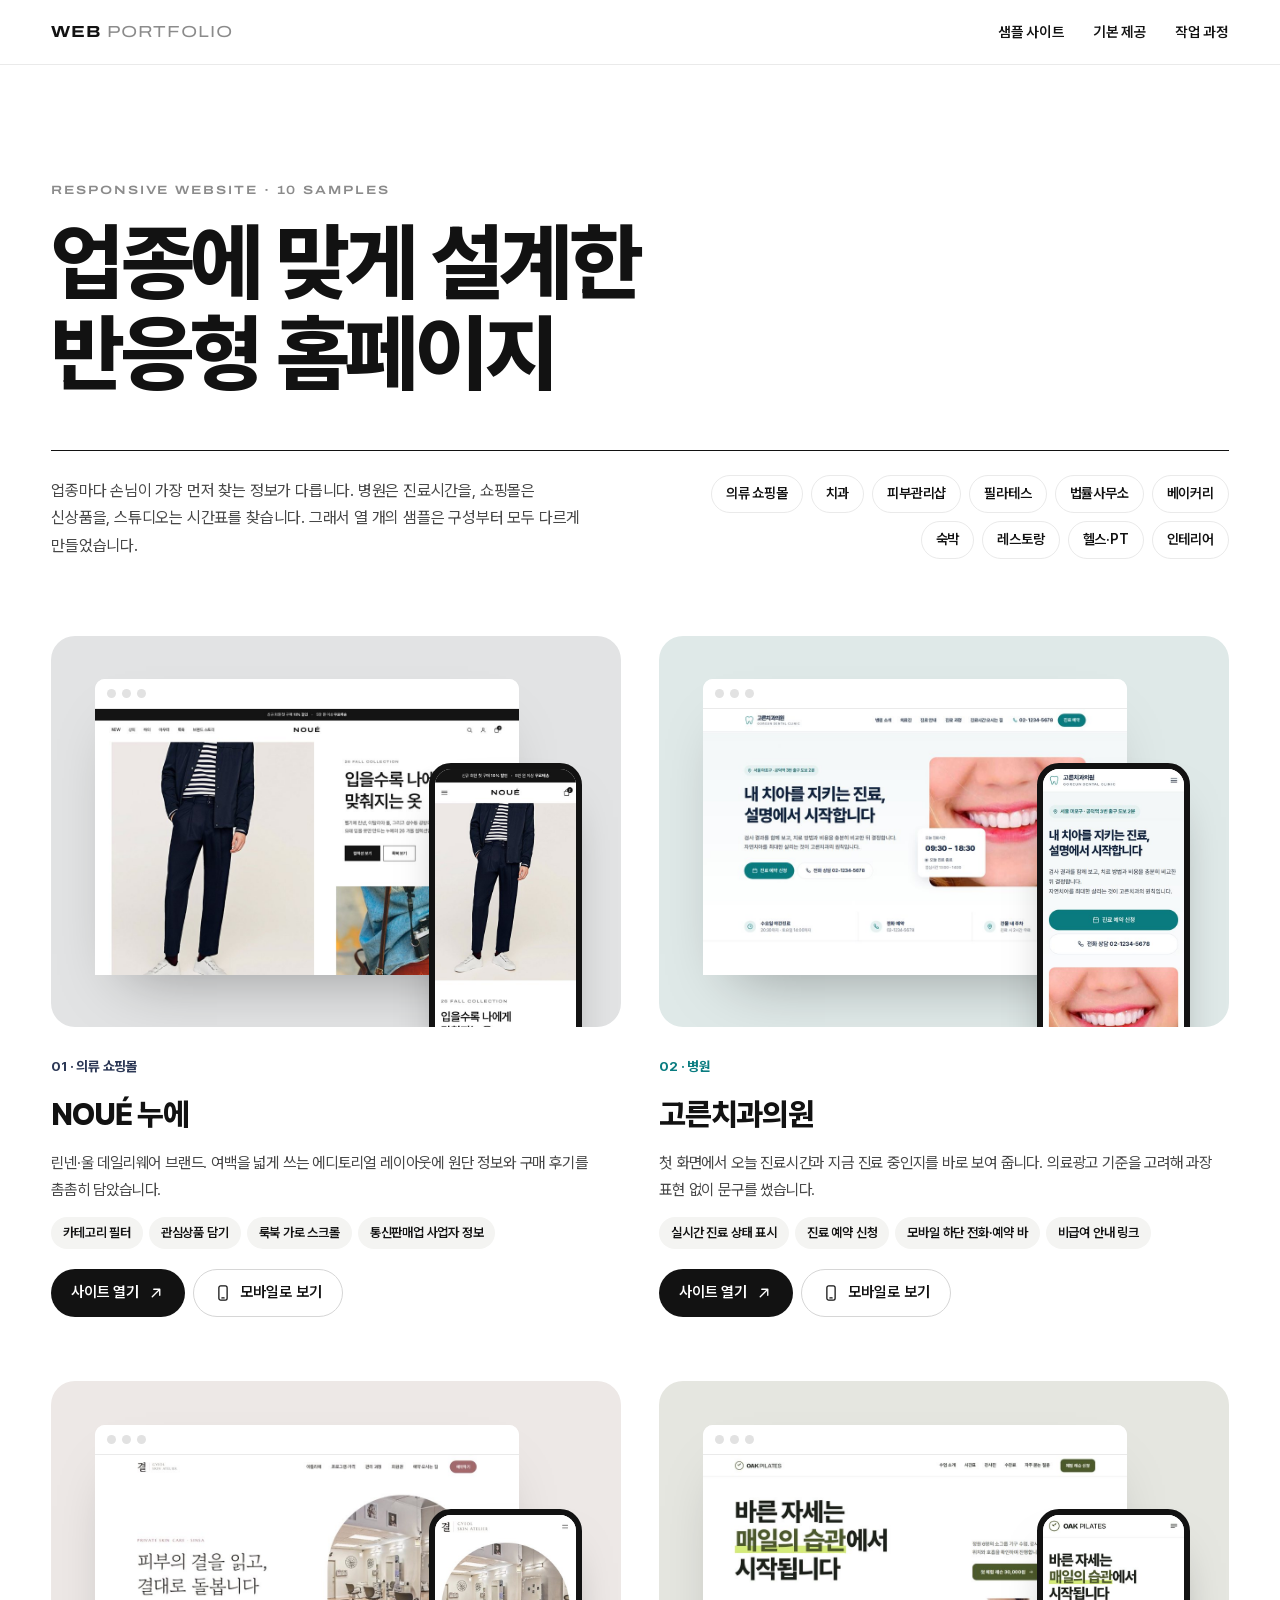
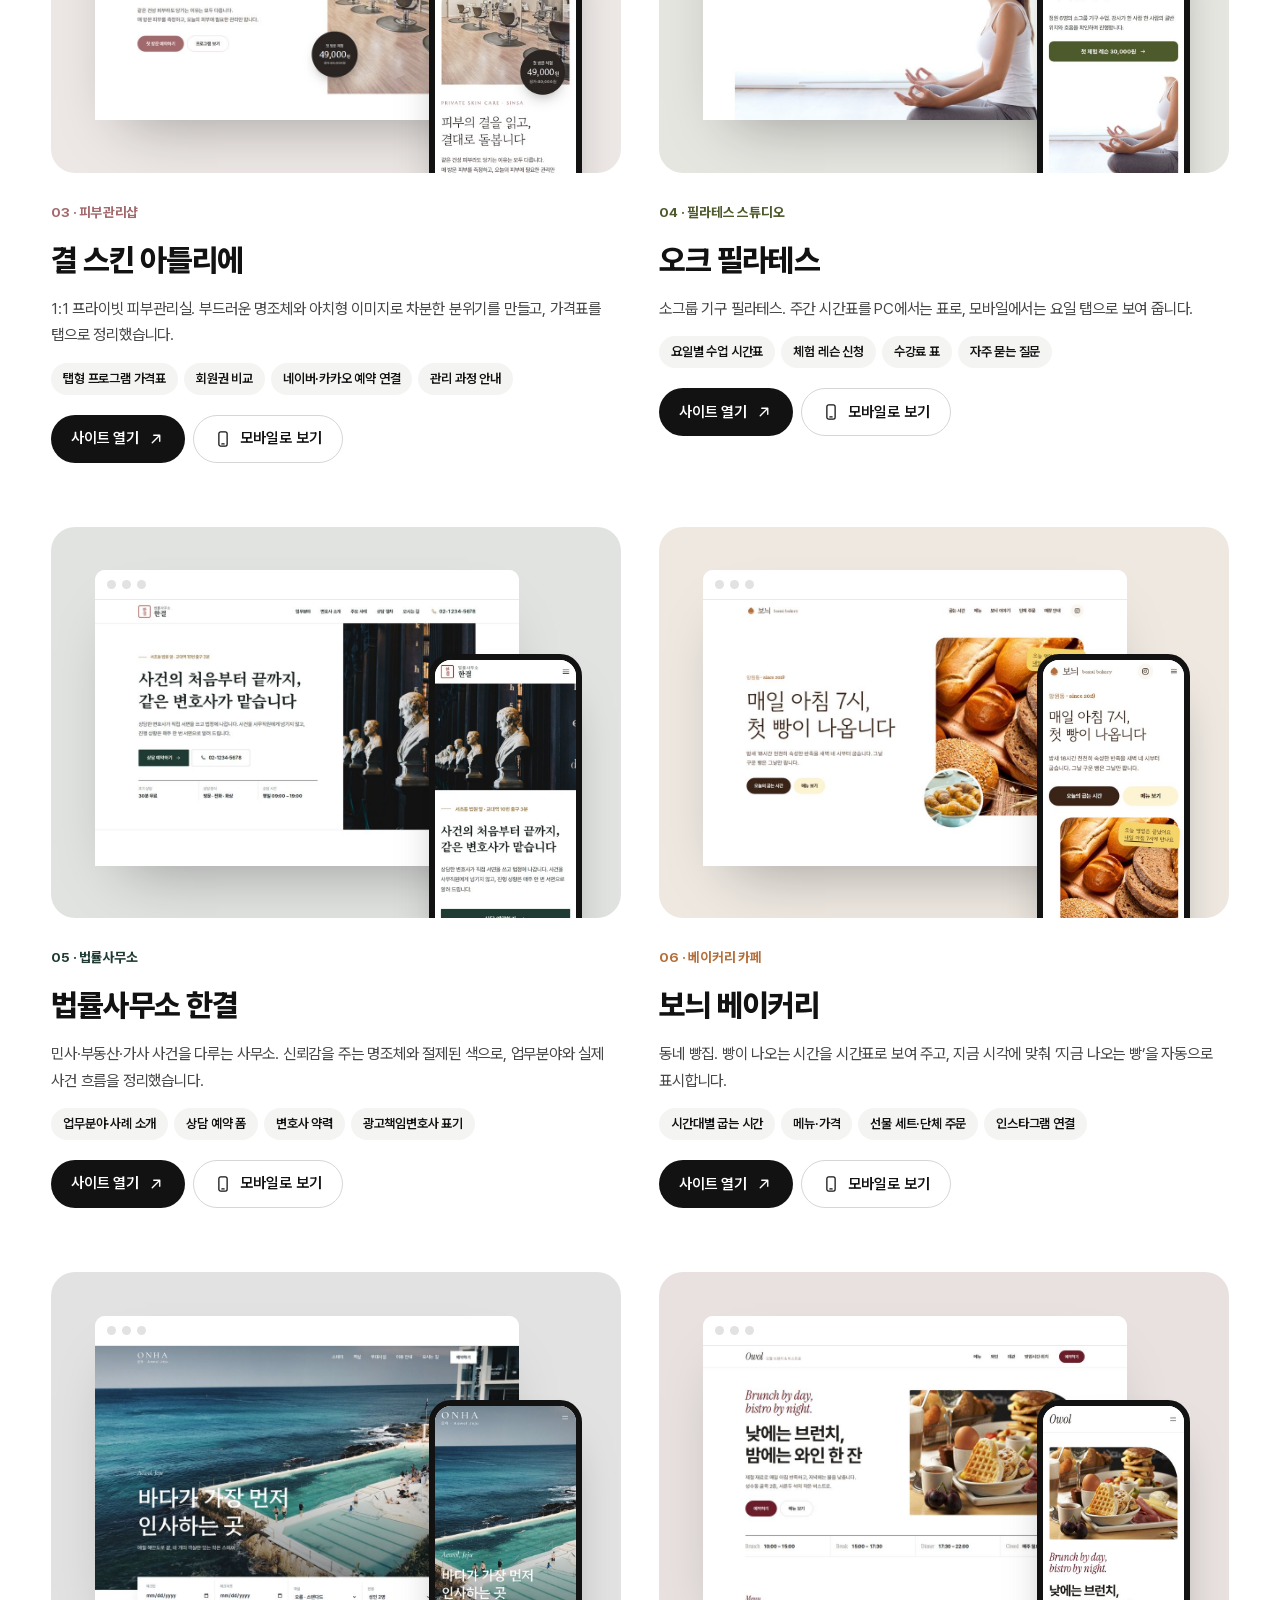
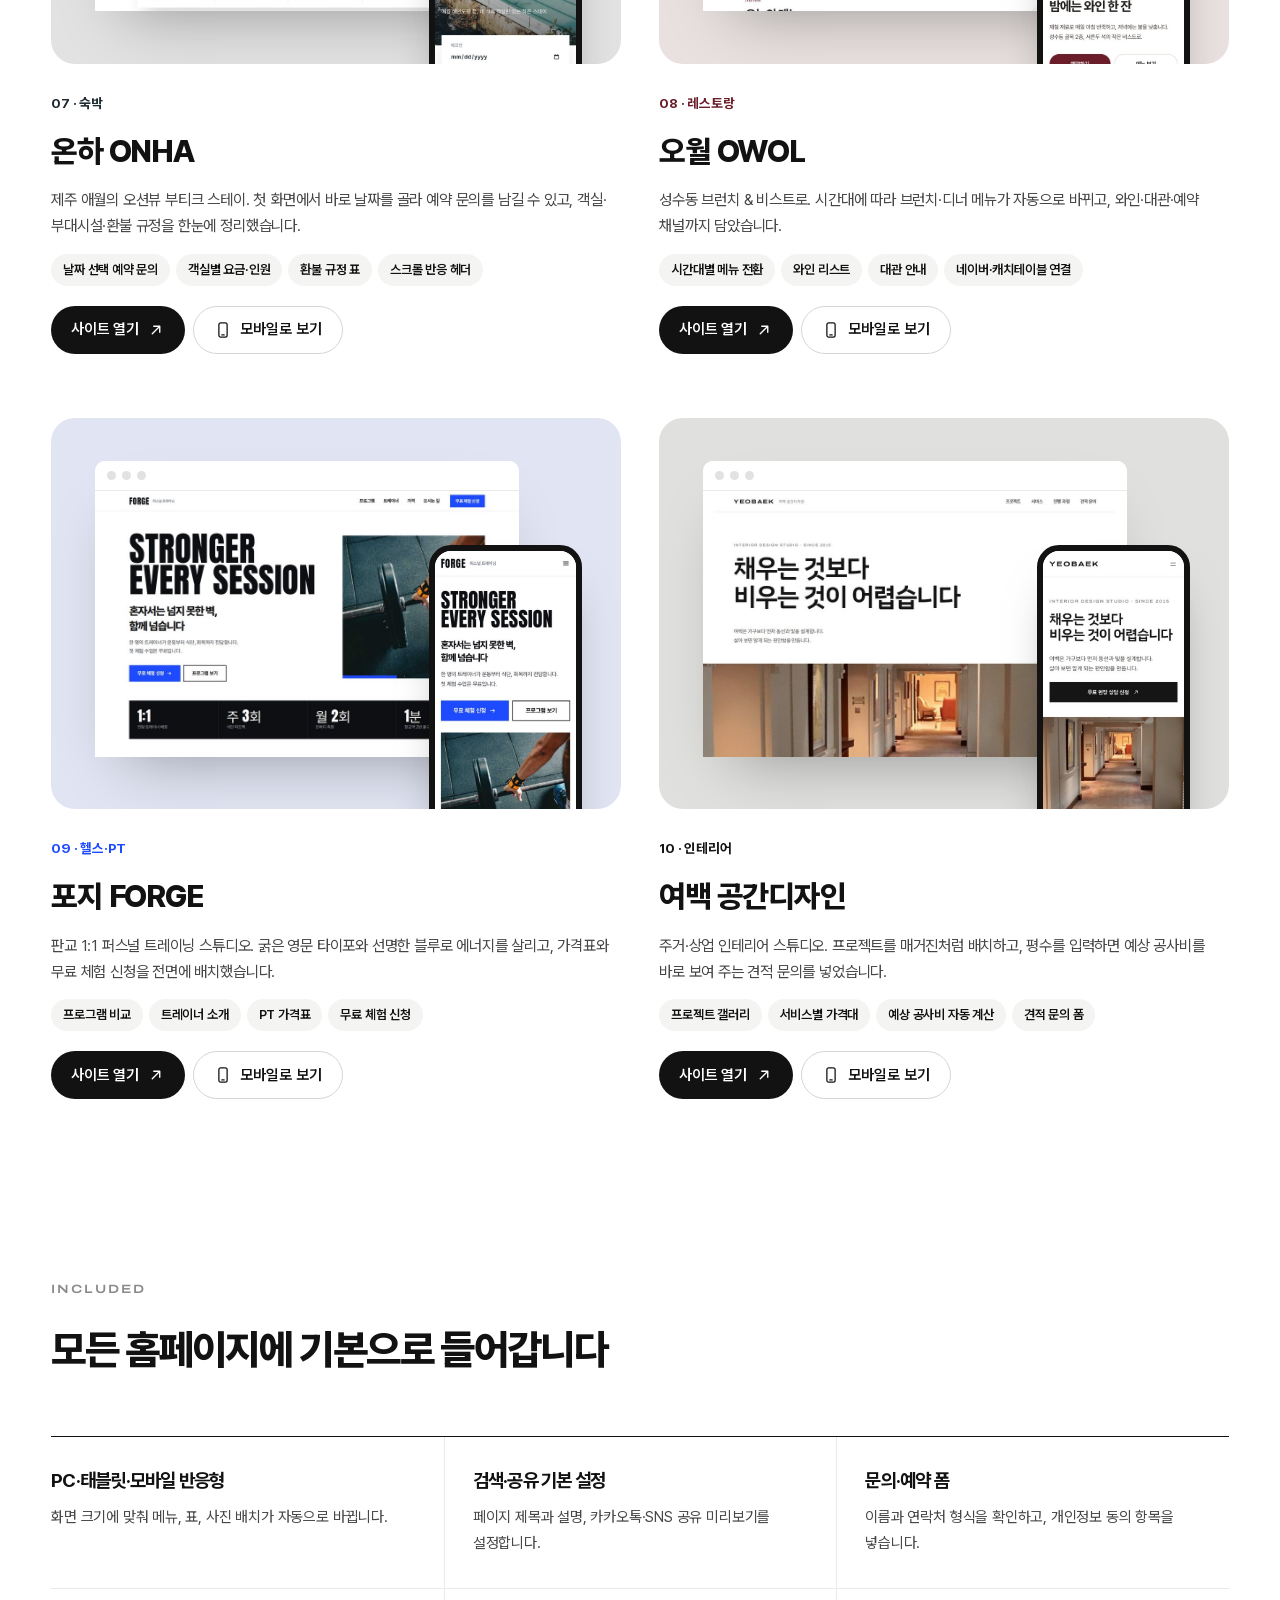
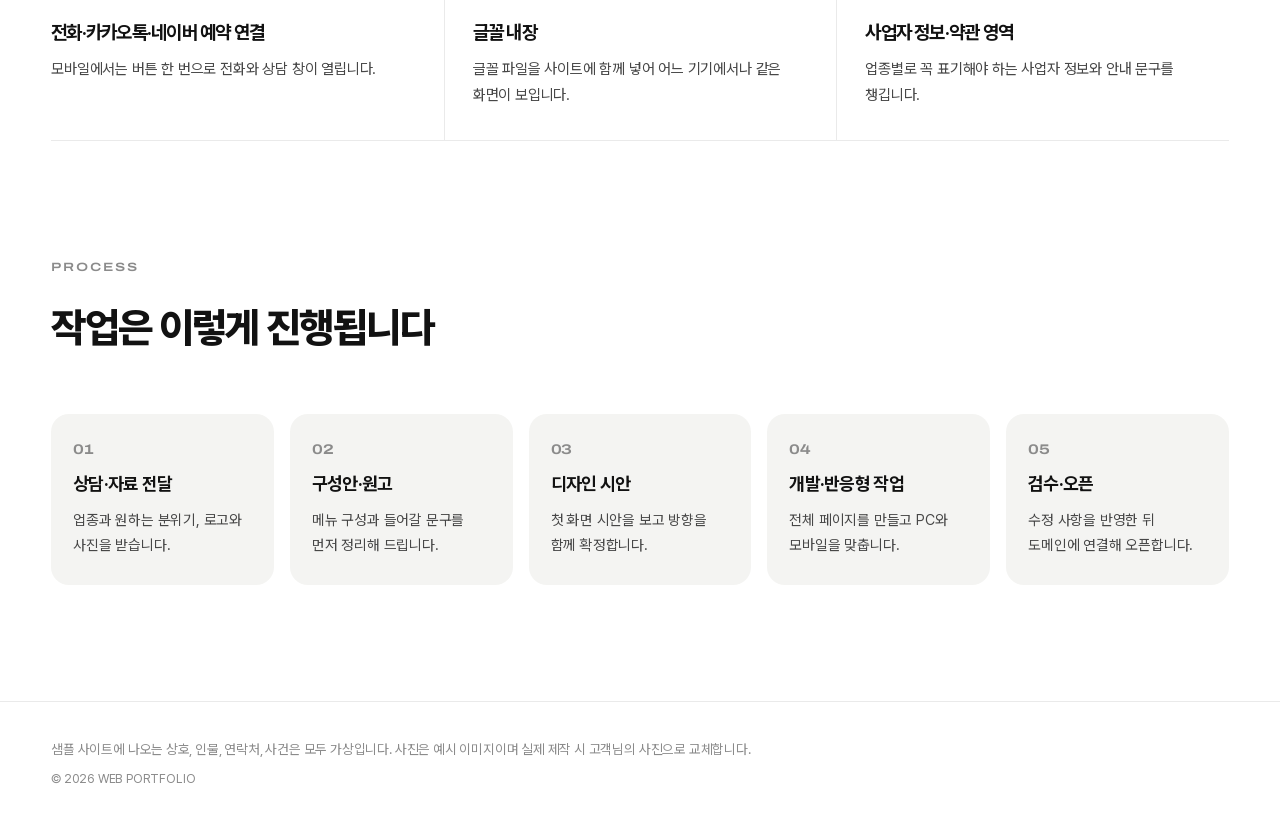
==== commit b81288e4: "Add stay, bistro, gym, interior samples; fix fashion and dental heroes - Four new sample sites with " ====
--- a/index.html
+++ b/index.html
@@ -4,9 +4,9 @@
 <meta charset="utf-8">
 <meta name="viewport" content="width=device-width, initial-scale=1">
 <title>홈페이지 제작 포트폴리오</title>
-<meta name="description" content="의류 쇼핑몰, 치과, 피부관리샵, 필라테스, 법률사무소, 베이커리까지 업종별 반응형 홈페이지 샘플 6종.">
+<meta name="description" content="의류 쇼핑몰, 치과, 피부관리샵, 필라테스, 법률사무소, 베이커리까지 업종별 반응형 홈페이지 샘플 10종.">
 <meta property="og:title" content="홈페이지 제작 포트폴리오">
-<meta property="og:description" content="업종별 반응형 홈페이지 샘플 6종. PC와 모바일에서 바로 확인하세요.">
+<meta property="og:description" content="업종별 반응형 홈페이지 샘플 10종. PC와 모바일에서 바로 확인하세요.">
 <meta property="og:type" content="website">
 <link rel="stylesheet" href="assets/fonts/archivo/archivo.css">
 <link rel="stylesheet" href="assets/fonts/pretendard/pretendardvariable-dynamic-subset.css">
@@ -35,12 +35,12 @@
 
   <section class="hero">
     <div class="container">
-      <p class="label">RESPONSIVE WEBSITE · 6 SAMPLES</p>
+      <p class="label">RESPONSIVE WEBSITE · 10 SAMPLES</p>
       <h1>업종에 맞게 설계한<br>반응형 홈페이지</h1>
       <div class="hero-sub">
-        <p>업종마다 손님이 가장 먼저 찾는 정보가 다릅니다. 병원은 진료시간을, 쇼핑몰은 신상품을, 스튜디오는 시간표를 찾습니다. 그래서 여섯 개의 샘플은 구성부터 모두 다르게 만들었습니다.</p>
+        <p>업종마다 손님이 가장 먼저 찾는 정보가 다릅니다. 병원은 진료시간을, 쇼핑몰은 신상품을, 스튜디오는 시간표를 찾습니다. 그래서 열 개의 샘플은 구성부터 모두 다르게 만들었습니다.</p>
         <ul class="hero-tags" aria-label="샘플 업종">
-          <li>의류 쇼핑몰</li><li>치과</li><li>피부관리샵</li><li>필라테스</li><li>법률사무소</li><li>베이커리</li>
+          <li>의류 쇼핑몰</li><li>치과</li><li>피부관리샵</li><li>필라테스</li><li>법률사무소</li><li>베이커리</li><li>숙박</li><li>레스토랑</li><li>헬스·PT</li><li>인테리어</li>
         </ul>
       </div>
     </div>
@@ -151,6 +151,74 @@
         </div>
       </article>
 
+
+      <article class="work" style="--k:#1f2b33">
+        <div class="mock">
+          <div class="mock-pc"><span class="bar"><i></i><i></i><i></i></span><img src="assets/thumbs/stay-pc.jpg" alt="부티크 스테이 온하 PC 화면" loading="lazy" width="960" height="600"></div>
+          <div class="mock-m"><img src="assets/thumbs/stay-m.jpg" alt="부티크 스테이 온하 모바일 화면" loading="lazy" width="390" height="844"></div>
+        </div>
+        <div class="work-body">
+          <p class="work-cat">07 · 숙박</p>
+          <h2>온하 ONHA</h2>
+          <p class="work-desc">제주 애월의 오션뷰 부티크 스테이. 첫 화면에서 바로 날짜를 골라 예약 문의를 남길 수 있고, 객실·부대시설·환불 규정을 한눈에 정리했습니다.</p>
+          <ul class="work-feat"><li>날짜 선택 예약 문의</li><li>객실별 요금·인원</li><li>환불 규정 표</li><li>스크롤 반응 헤더</li></ul>
+          <div class="work-actions">
+            <a class="btn btn-dark" href="sites/stay/index.html" target="_blank" rel="noopener">사이트 열기 <svg><use href="#i-arrow"/></svg></a>
+            <button class="btn btn-line" type="button" data-mobile="sites/stay/index.html" data-title="온하 ONHA"><svg><use href="#i-phone"/></svg>모바일로 보기</button>
+          </div>
+        </div>
+      </article>
+
+      <article class="work" style="--k:#6b1e2a">
+        <div class="mock">
+          <div class="mock-pc"><span class="bar"><i></i><i></i><i></i></span><img src="assets/thumbs/bistro-pc.jpg" alt="오월 브런치 & 비스트로 PC 화면" loading="lazy" width="960" height="600"></div>
+          <div class="mock-m"><img src="assets/thumbs/bistro-m.jpg" alt="오월 브런치 & 비스트로 모바일 화면" loading="lazy" width="390" height="844"></div>
+        </div>
+        <div class="work-body">
+          <p class="work-cat">08 · 레스토랑</p>
+          <h2>오월 OWOL</h2>
+          <p class="work-desc">성수동 브런치 & 비스트로. 시간대에 따라 브런치·디너 메뉴가 자동으로 바뀌고, 와인·대관·예약 채널까지 담았습니다.</p>
+          <ul class="work-feat"><li>시간대별 메뉴 전환</li><li>와인 리스트</li><li>대관 안내</li><li>네이버·캐치테이블 연결</li></ul>
+          <div class="work-actions">
+            <a class="btn btn-dark" href="sites/bistro/index.html" target="_blank" rel="noopener">사이트 열기 <svg><use href="#i-arrow"/></svg></a>
+            <button class="btn btn-line" type="button" data-mobile="sites/bistro/index.html" data-title="오월 OWOL"><svg><use href="#i-phone"/></svg>모바일로 보기</button>
+          </div>
+        </div>
+      </article>
+
+      <article class="work" style="--k:#1e4bff">
+        <div class="mock">
+          <div class="mock-pc"><span class="bar"><i></i><i></i><i></i></span><img src="assets/thumbs/gym-pc.jpg" alt="포지 퍼스널 트레이닝 PC 화면" loading="lazy" width="960" height="600"></div>
+          <div class="mock-m"><img src="assets/thumbs/gym-m.jpg" alt="포지 퍼스널 트레이닝 모바일 화면" loading="lazy" width="390" height="844"></div>
+        </div>
+        <div class="work-body">
+          <p class="work-cat">09 · 헬스·PT</p>
+          <h2>포지 FORGE</h2>
+          <p class="work-desc">판교 1:1 퍼스널 트레이닝 스튜디오. 굵은 영문 타이포와 선명한 블루로 에너지를 살리고, 가격표와 무료 체험 신청을 전면에 배치했습니다.</p>
+          <ul class="work-feat"><li>프로그램 비교</li><li>트레이너 소개</li><li>PT 가격표</li><li>무료 체험 신청</li></ul>
+          <div class="work-actions">
+            <a class="btn btn-dark" href="sites/gym/index.html" target="_blank" rel="noopener">사이트 열기 <svg><use href="#i-arrow"/></svg></a>
+            <button class="btn btn-line" type="button" data-mobile="sites/gym/index.html" data-title="포지 FORGE"><svg><use href="#i-phone"/></svg>모바일로 보기</button>
+          </div>
+        </div>
+      </article>
+
+      <article class="work" style="--k:#151515">
+        <div class="mock">
+          <div class="mock-pc"><span class="bar"><i></i><i></i><i></i></span><img src="assets/thumbs/interior-pc.jpg" alt="여백 공간디자인 PC 화면" loading="lazy" width="960" height="600"></div>
+          <div class="mock-m"><img src="assets/thumbs/interior-m.jpg" alt="여백 공간디자인 모바일 화면" loading="lazy" width="390" height="844"></div>
+        </div>
+        <div class="work-body">
+          <p class="work-cat">10 · 인테리어</p>
+          <h2>여백 공간디자인</h2>
+          <p class="work-desc">주거·상업 인테리어 스튜디오. 프로젝트를 매거진처럼 배치하고, 평수를 입력하면 예상 공사비를 바로 보여 주는 견적 문의를 넣었습니다.</p>
+          <ul class="work-feat"><li>프로젝트 갤러리</li><li>서비스별 가격대</li><li>예상 공사비 자동 계산</li><li>견적 문의 폼</li></ul>
+          <div class="work-actions">
+            <a class="btn btn-dark" href="sites/interior/index.html" target="_blank" rel="noopener">사이트 열기 <svg><use href="#i-arrow"/></svg></a>
+            <button class="btn btn-line" type="button" data-mobile="sites/interior/index.html" data-title="여백 공간디자인"><svg><use href="#i-phone"/></svg>모바일로 보기</button>
+          </div>
+        </div>
+      </article>
     </div>
   </section>
 
